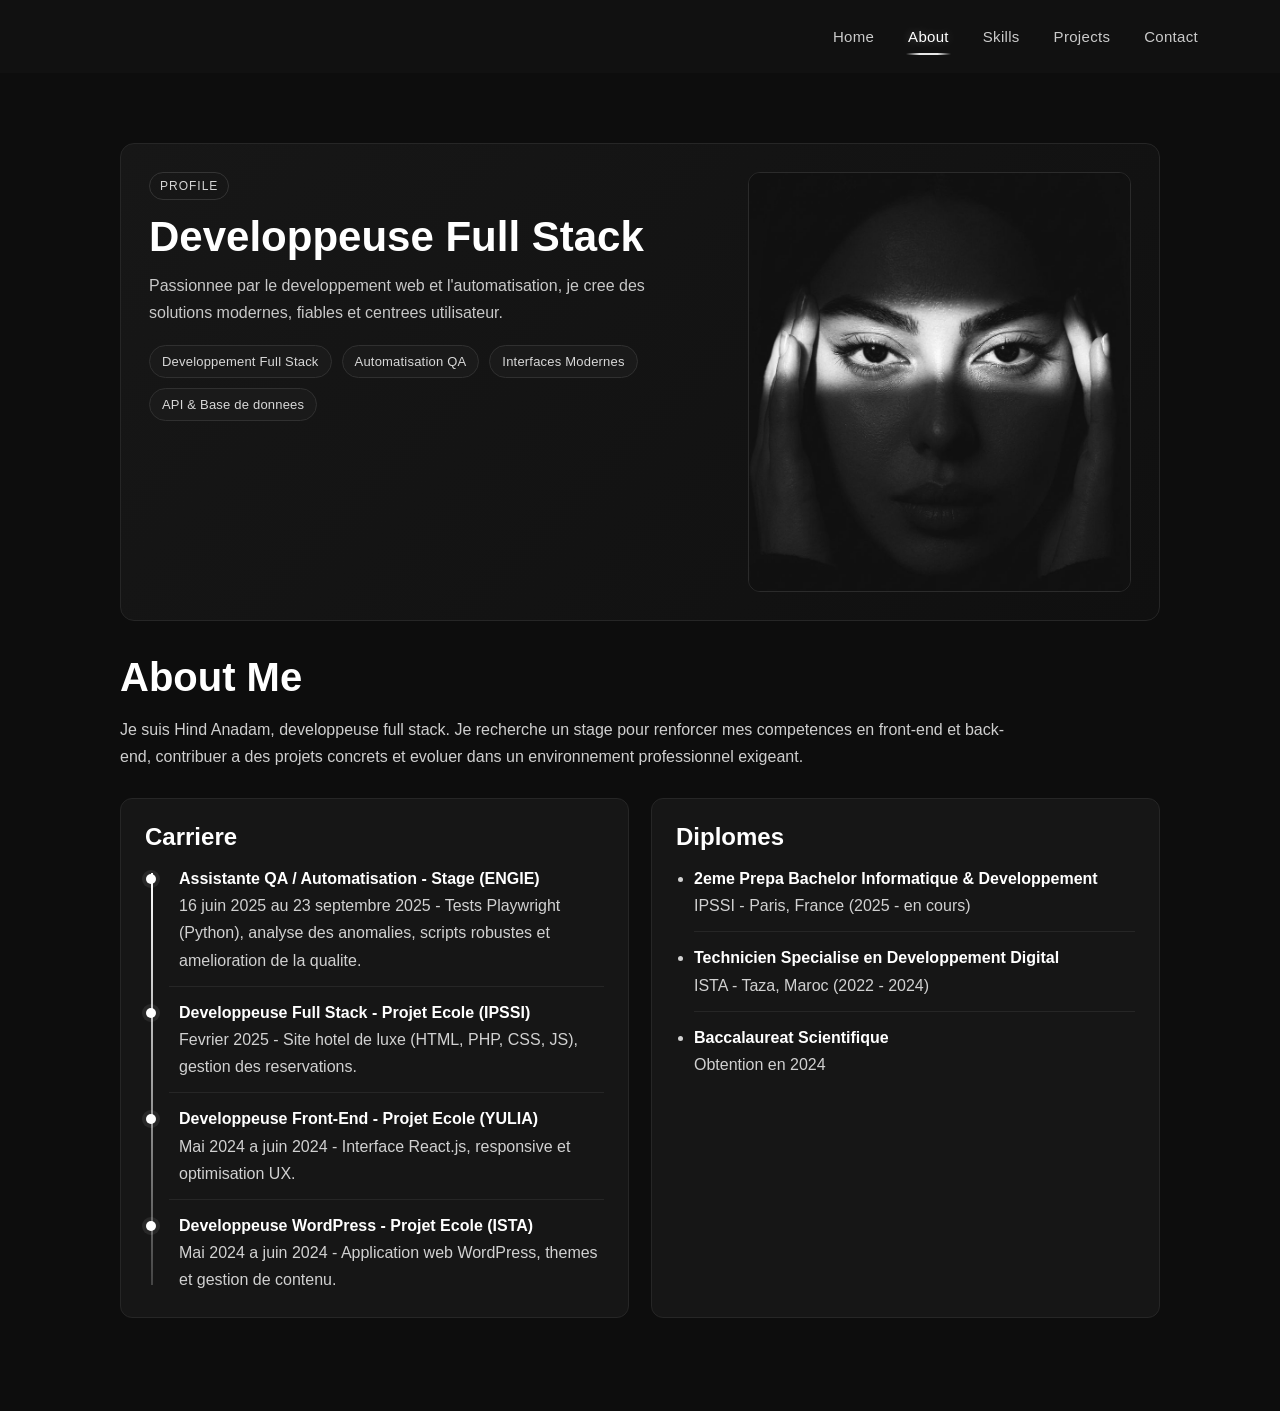
==== apropos.html @ 95b2e00c "update portfolio" ====
<!DOCTYPE html>
<html lang="fr">

<head>

<meta charset="UTF-8">
<meta name="viewport" content="width=device-width, initial-scale=1.0">
<title>About Me</title>

<link rel="stylesheet" href="style.css">

</head>

<body>

<header>

<button class="nav-toggle" type="button" aria-label="Ouvrir le menu" aria-expanded="false" aria-controls="site-nav">
<span></span>
<span></span>
<span></span>
</button>

<nav id="site-nav" class="site-nav">

<a href="index.html">Home</a>
<a class="active" href="apropos.html">About</a>
<a href="competences.html">Skills</a>
<a href="projets.html">Projects</a>
<a href="contact.html">Contact</a>

</nav>

</header>


<section class="about">
<div class="about-hero-card">
<div class="about-hero-text">
<span class="about-badge">Profile</span>
<h1>Developpeuse Full Stack</h1>
<p>
Passionnee par le developpement web et l'automatisation, je cree des solutions
modernes, fiables et centrees utilisateur.
</p>
<div class="about-tags">
<span>Developpement Full Stack</span>
<span>Automatisation QA</span>
<span>Interfaces Modernes</span>
<span>API & Base de donnees</span>
</div>
</div>
<div class="about-hero-image">
<img src="images/moi portfolio.jpeg" alt="Hind Anadam">
</div>
</div>

<h2>About Me</h2>
<p class="about-lead">
Je suis Hind Anadam, developpeuse full stack. Je recherche un stage pour
renforcer mes competences en front-end et back-end, contribuer a des projets
concrets et evoluer dans un environnement professionnel exigeant.
</p>

<div class="about-layout">
<article class="about-panel">
<h3>Carriere</h3>
<ul class="about-list about-career">
<li>
<strong>Assistante QA / Automatisation - Stage (ENGIE)</strong><br>
16 juin 2025 au 23 septembre 2025 - Tests Playwright (Python), analyse des anomalies,
scripts robustes et amelioration de la qualite.
</li>
<li>
<strong>Developpeuse Full Stack - Projet Ecole (IPSSI)</strong><br>
Fevrier 2025 - Site hotel de luxe (HTML, PHP, CSS, JS), gestion des reservations.
</li>
<li>
<strong>Developpeuse Front-End - Projet Ecole (YULIA)</strong><br>
Mai 2024 a juin 2024 - Interface React.js, responsive et optimisation UX.
</li>
<li>
<strong>Developpeuse WordPress - Projet Ecole (ISTA)</strong><br>
Mai 2024 a juin 2024 - Application web WordPress, themes et gestion de contenu.
</li>
</ul>
</article>

<article class="about-panel">
<h3>Diplomes</h3>
<ul class="about-list about-diplomas">
<li>
<strong>2eme Prepa Bachelor Informatique & Developpement</strong><br>
IPSSI - Paris, France (2025 - en cours)
</li>
<li>
<strong>Technicien Specialise en Developpement Digital</strong><br>
ISTA - Taza, Maroc (2022 - 2024)
</li>
<li>
<strong>Baccalaureat Scientifique</strong><br>
Obtention en 2024
</li>
</ul>
</article>
</div>

</section>

<script src="script.js"></script>

</body>
</html>
---- style.css ----
*{
margin:0;
padding:0;
box-sizing:border-box;
font-family:'Segoe UI',sans-serif;
}

body{
background:#0d0d0d;
color:white;
}


/* NAVBAR */

header{
display:flex;
justify-content:flex-end;
align-items:center;
padding:20px 80px;
background:#111;
position:relative;
z-index:20;
}

.logo{
font-size:20px;
font-weight:bold;
}

nav{
display:flex;
align-items:center;
gap:30px;
}

nav a{
margin-left:30px;
text-decoration:none;
color:rgba(255,255,255,0.78);
font-size:15px;
transition:color 0.3s ease, text-shadow 0.3s ease, transform 0.3s ease;
position:relative;
display:inline-block;
padding:8px 2px;
letter-spacing:0.3px;
}

nav a{
margin-left:0;
}

.nav-toggle{
display:none;
width:44px;
height:44px;
border:1px solid #2a2a2a;
border-radius:8px;
background:#121212;
align-items:center;
justify-content:center;
flex-direction:column;
gap:5px;
cursor:pointer;
}

.nav-toggle span{
display:block;
width:18px;
height:2px;
background:#f2f2f2;
transition:transform 0.2s ease, opacity 0.2s ease;
}

.nav-toggle.is-open span:nth-child(1){
transform:translateY(7px) rotate(45deg);
}

.nav-toggle.is-open span:nth-child(2){
opacity:0;
}

.nav-toggle.is-open span:nth-child(3){
transform:translateY(-7px) rotate(-45deg);
}

nav a:hover{
color:#ffffff;
text-shadow:0 0 10px rgba(255,255,255,0.35);
transform:translateY(-2px);
}

nav a::after{
content:"";
position:absolute;
left:0;
bottom:-2px;
width:100%;
height:2px;
background:linear-gradient(90deg, transparent 0%, #ffffff 30%, #ffffff 70%, transparent 100%);
transform:scaleX(0);
transform-origin:center;
transition:transform 0.35s ease;
opacity:0.9;
}

nav a:hover::after{
transform:scaleX(1);
}

nav a.active{
color:#ffffff;
text-shadow:0 0 10px rgba(255,255,255,0.28);
}

nav a.active::after{
transform:scaleX(1);
}


/* HERO SECTION */

.hero{
display:flex;
min-height:72vh;
max-width:1280px;
width:94vw;
margin:24px auto 0;
border:none;
background:transparent;
align-items:center;
justify-content:flex-start;
gap:56px;
padding:0 20px;
}

.left{
flex:0 0 340px;
height:430px;
}

.left img{
width:100%;
height:100%;
object-fit:cover;
object-position:center top;
display:block;
margin:0 auto;
}

.right{
flex:1;
max-width:700px;
display:flex;
flex-direction:column;
justify-content:center;
padding:0;
background:transparent;
}


/* TITLE */

.right h1{
font-size:90px;
font-weight:800;
line-height:90px;
margin-bottom:20px;
}


/* LINE */

.line{
width:200px;
height:3px;
background:white;
margin:25px 0;
}


/* DESCRIPTION */

.typing{
font-size:18px;
color:#cfcfcf;
margin-bottom:18px;
}

.hero-social{
display:flex;
align-items:center;
gap:14px;
margin-bottom:34px;
}

.hero-social a{
width:42px;
height:42px;
display:flex;
align-items:center;
justify-content:center;
text-decoration:none;
color:#fff;
border:1px solid #2a2a2a;
border-radius:50%;
background:#161616;
transition:transform 0.25s ease, border-color 0.25s ease, box-shadow 0.25s ease;
}

.hero-social a:hover{
transform:translateY(-3px);
border-color:#fff;
box-shadow:0 8px 18px rgba(255,255,255,0.15);
}

.hero-social i{
font-size:18px;
}


/* BUTTONS */

.buttons{
display:flex;
gap:30px;
}

.explore,
.etude-cas-btn{
padding:15px 35px;
border:1px solid #3a3a3a;
background:transparent;
display:inline-block;
text-decoration:none;
color:#fff;
font-weight:bold;
cursor:pointer;
transition:transform 0.25s ease, box-shadow 0.25s ease, border-color 0.25s ease, color 0.25s ease;
border-radius:6px;
}

.explore:hover,
.etude-cas-btn:hover{
transform:translateY(-2px);
border-color:#fff;
box-shadow:0 8px 18px rgba(255,255,255,0.12);
}

.video{
background:none;
border:none;
color:white;
font-size:16px;
cursor:pointer;
}


/* GENERIC PAGE STYLE */

.page{
padding:120px;
max-width:1100px;
margin:auto;
}

h2{
font-size:40px;
margin-bottom:40px;
}


/* ABOUT */

.about{
padding:70px 80px;
max-width:1200px;
margin:0 auto;
}

.about-hero-card{
display:grid;
grid-template-columns:1.2fr 0.8fr;
gap:24px;
background:linear-gradient(135deg, #171717 0%, #101010 100%);
border:1px solid #262626;
border-radius:14px;
padding:28px;
margin-bottom:34px;
}

.about-badge{
display:inline-block;
font-size:12px;
letter-spacing:1px;
text-transform:uppercase;
padding:6px 10px;
border-radius:999px;
border:1px solid #343434;
color:#d6d6d6;
margin-bottom:14px;
}

.about-hero-text h1{
font-size:42px;
line-height:1.1;
margin-bottom:12px;
}

.about-hero-text p{
color:#c8c8c8;
line-height:1.7;
max-width:560px;
}

.about-tags{
display:flex;
gap:10px;
flex-wrap:wrap;
margin-top:18px;
}

.about-tags span{
display:inline-block;
padding:8px 12px;
border-radius:999px;
border:1px solid #303030;
background:#1a1a1a;
font-size:13px;
color:#d8d8d8;
letter-spacing:0.2px;
}

.about-hero-image{
border-radius:12px;
overflow:hidden;
border:1px solid #2b2b2b;
height:420px;
}

.about-hero-image img{
width:100%;
height:100%;
object-fit:cover;
object-position:center 30%;
}

.about h2{
margin-bottom:16px;
}

.about-lead{
max-width:900px;
color:#cfcfcf;
line-height:1.7;
margin-bottom:28px;
}

.about-layout{
display:grid;
grid-template-columns:1fr 1fr;
gap:22px;
margin-bottom:22px;
}

.about-panel{
background:#161616;
border:1px solid #262626;
border-radius:12px;
padding:24px;
transition:transform 0.2s ease, border-color 0.2s ease, box-shadow 0.2s ease;
}

.about-panel:hover{
transform:translateY(-3px);
border-color:#3a3a3a;
box-shadow:0 10px 20px rgba(0,0,0,0.25);
}

.about-panel h3{
font-size:24px;
margin-bottom:14px;
}

.about-panel p{
color:#c9c9c9;
line-height:1.7;
}

.about-list{
list-style:disc;
padding-left:18px;
}

.about-list li{
color:#d1d1d1;
line-height:1.7;
margin-bottom:12px;
padding-bottom:12px;
border-bottom:1px solid #262626;
}

.about-list li:last-child{
margin-bottom:0;
padding-bottom:0;
border-bottom:none;
}

.about-career strong,
.about-diplomas strong{
color:#ffffff;
}

.about-career{
list-style:none;
padding-left:24px;
position:relative;
}

.about-career::before{
content:"";
position:absolute;
left:6px;
top:8px;
bottom:8px;
width:2px;
background:linear-gradient(180deg, #ffffff 0%, rgba(255,255,255,0.2) 100%);
}

.about-career li{
position:relative;
padding-left:10px;
}

.about-career li::before{
content:"";
position:absolute;
left:-23px;
top:9px;
width:10px;
height:10px;
border-radius:50%;
background:#ffffff;
box-shadow:0 0 0 4px rgba(255,255,255,0.08);
}


/* SKILLS */

.skills{
padding:70px 80px;
max-width:1200px;
margin:0 auto;
}

.skills-intro{
color:#c8c8c8;
max-width:760px;
line-height:1.7;
margin-top:-14px;
margin-bottom:22px;
}

.skills-group{
margin-bottom:30px;
padding:22px;
background:#121212;
border:1px solid #242424;
border-radius:12px;
}

.skills-group h3{
font-size:22px;
margin-bottom:16px;
}

.skills-container{
display:grid;
grid-template-columns:repeat(auto-fit,minmax(170px,1fr));
gap:16px;
margin-top:0;
}

.skill{
background:#161616;
padding:20px 14px;
border-radius:10px;
text-align:center;
transition:0.25s ease;
border:1px solid #272727;
min-height:138px;
display:flex;
flex-direction:column;
justify-content:center;
align-items:center;
}

.skill img{
width:46px;
height:46px;
object-fit:contain;
margin-bottom:12px;
filter:drop-shadow(0 4px 8px rgba(0,0,0,0.25));
}

.skill:hover{
transform:translateY(-5px);
background:#1b1b1b;
border-color:#3a3a3a;
box-shadow:0 10px 22px rgba(0,0,0,0.35);
}

.skill p{
font-size:14px;
line-height:1.45;
color:#efefef;
}


/* PROJECTS */

.projects{
display:grid;
grid-template-columns:repeat(3, minmax(0, 1fr));
gap:30px;
}

.project{
background:#161616;
padding:25px;
border-radius:10px;
transition:0.3s;
border:1px solid #222;
}

.project:hover{
transform:translateY(-8px);
box-shadow:0 10px 30px rgba(0,0,0,0.6);
}

.project h3{
margin-bottom:10px;
}


/* CONTACT FORM */

form{
max-width:500px;
}

input,textarea{
width:100%;
padding:12px;
margin-bottom:15px;
border-radius:6px;
border:1px solid #333;
background:#1a1a1a;
color:white;
}

textarea{
height:120px;
}

button{
padding:12px 25px;
border:none;
background:white;
cursor:pointer;
font-weight:bold;
}


/* FOOTER */

footer{
background:#111;
color:white;
text-align:center;
padding:20px;
margin-top:50px;
}
/* CONTACT PAGE */

.contact-page{

padding:120px;
max-width:900px;
margin:auto;

}

.contact-text{

color:#aaa;
margin-bottom:40px;

}

.social-links{

display:flex;
flex-direction:column;
gap:20px;

}

.social-links a{

display:flex;
align-items:center;
gap:15px;

background:#161616;
padding:18px 25px;

border-radius:8px;

text-decoration:none;
color:white;

transition:0.3s;

font-size:18px;

}

.social-links i{

font-size:24px;

}

.social-links a:hover{

background:#1f1f1f;
transform:translateX(5px);

}

.reveal-on-scroll{
opacity:0;
transform:translateY(26px);
transition:opacity 0.65s ease, transform 0.65s ease;
transition-delay:var(--reveal-delay, 0ms);
will-change:opacity, transform;
}

.reveal-on-scroll.is-visible{
opacity:1;
transform:translateY(0);
}

@media (max-width: 1200px){
.hero{
max-width:1100px;
gap:42px;
}

.right h1{
font-size:78px;
line-height:1;
}

.page{
padding:88px 40px;
}

.contact-page{
padding:88px 40px;
}
}

@media (max-width: 980px){
header{
padding:16px 22px;
}

.hero{
flex-direction:column;
min-height:auto;
margin:14px auto 0;
border:none;
gap:24px;
padding:0 16px;
}

.left,
.right{
width:100%;
max-width:100%;
}

.left{
height:360px;
flex:none;
}

.right{
padding:8px 6px 22px;
}

.right h1{
font-size:58px;
line-height:1.03;
margin-bottom:14px;
}

.line{
width:160px;
margin:18px 0;
}

.buttons{
gap:14px;
}

.etude-cas-btn{
padding:13px 26px;
}

.about{
padding:16px;
}

.about-hero-card{
grid-template-columns:1fr;
padding:20px;
}

.about-hero-text h1{
font-size:32px;
}

.about-hero-image{
height:320px;
}

.about-layout{
grid-template-columns:1fr;
}

.skills{
padding:24px 16px 40px;
}

.skills-group{
padding:16px;
}

.skills-group h3{
font-size:18px;
}

.projects{
grid-template-columns:1fr;
}

.page{
padding:36px 16px 44px;
}

h2{
font-size:34px;
margin-bottom:24px;
}

.contact-page{
padding:36px 16px 44px;
}
}

@media (max-width: 768px){
header{
justify-content:flex-end;
padding:14px 16px;
}

.nav-toggle{
display:flex;
}

.site-nav{
position:absolute;
top:calc(100% + 8px);
left:16px;
right:16px;
display:none;
flex-direction:column;
align-items:flex-start;
gap:2px;
padding:10px;
background:#111;
border:1px solid #272727;
border-radius:10px;
}

.site-nav.is-open{
display:flex;
}

nav a{
width:100%;
padding:11px 10px;
border-radius:8px;
font-size:16px;
}

nav a:hover{
transform:none;
background:#1a1a1a;
text-shadow:none;
}

nav a::after{
display:none;
}

.hero{
width:100%;
margin:10px auto 0;
padding:0 12px;
}

.left{
height:340px;
}

.left img{
object-position:center 22%;
}

.right h1{
font-size:50px;
}

.typing{
font-size:17px;
}

.hero-social{
margin-bottom:24px;
}

.about-hero-image{
height:280px;
}

.skills-container{
grid-template-columns:repeat(2,minmax(0,1fr));
}
}

@media (max-width: 480px){
.left{
height:320px;
}

.left img{
object-position:center 24%;
}

.right h1{
font-size:42px;
line-height:1.05;
}

.line{
width:130px;
}

.typing{
font-size:16px;
margin-bottom:14px;
}

.hero-social a{
width:40px;
height:40px;
}

.etude-cas-btn{
padding:12px 22px;
font-size:15px;
}

h2{
font-size:30px;
}

.skills-container{
grid-template-columns:1fr;
}
}

@media (prefers-reduced-motion: reduce){
.reveal-on-scroll{
opacity:1;
transform:none;
transition:none;
}
}
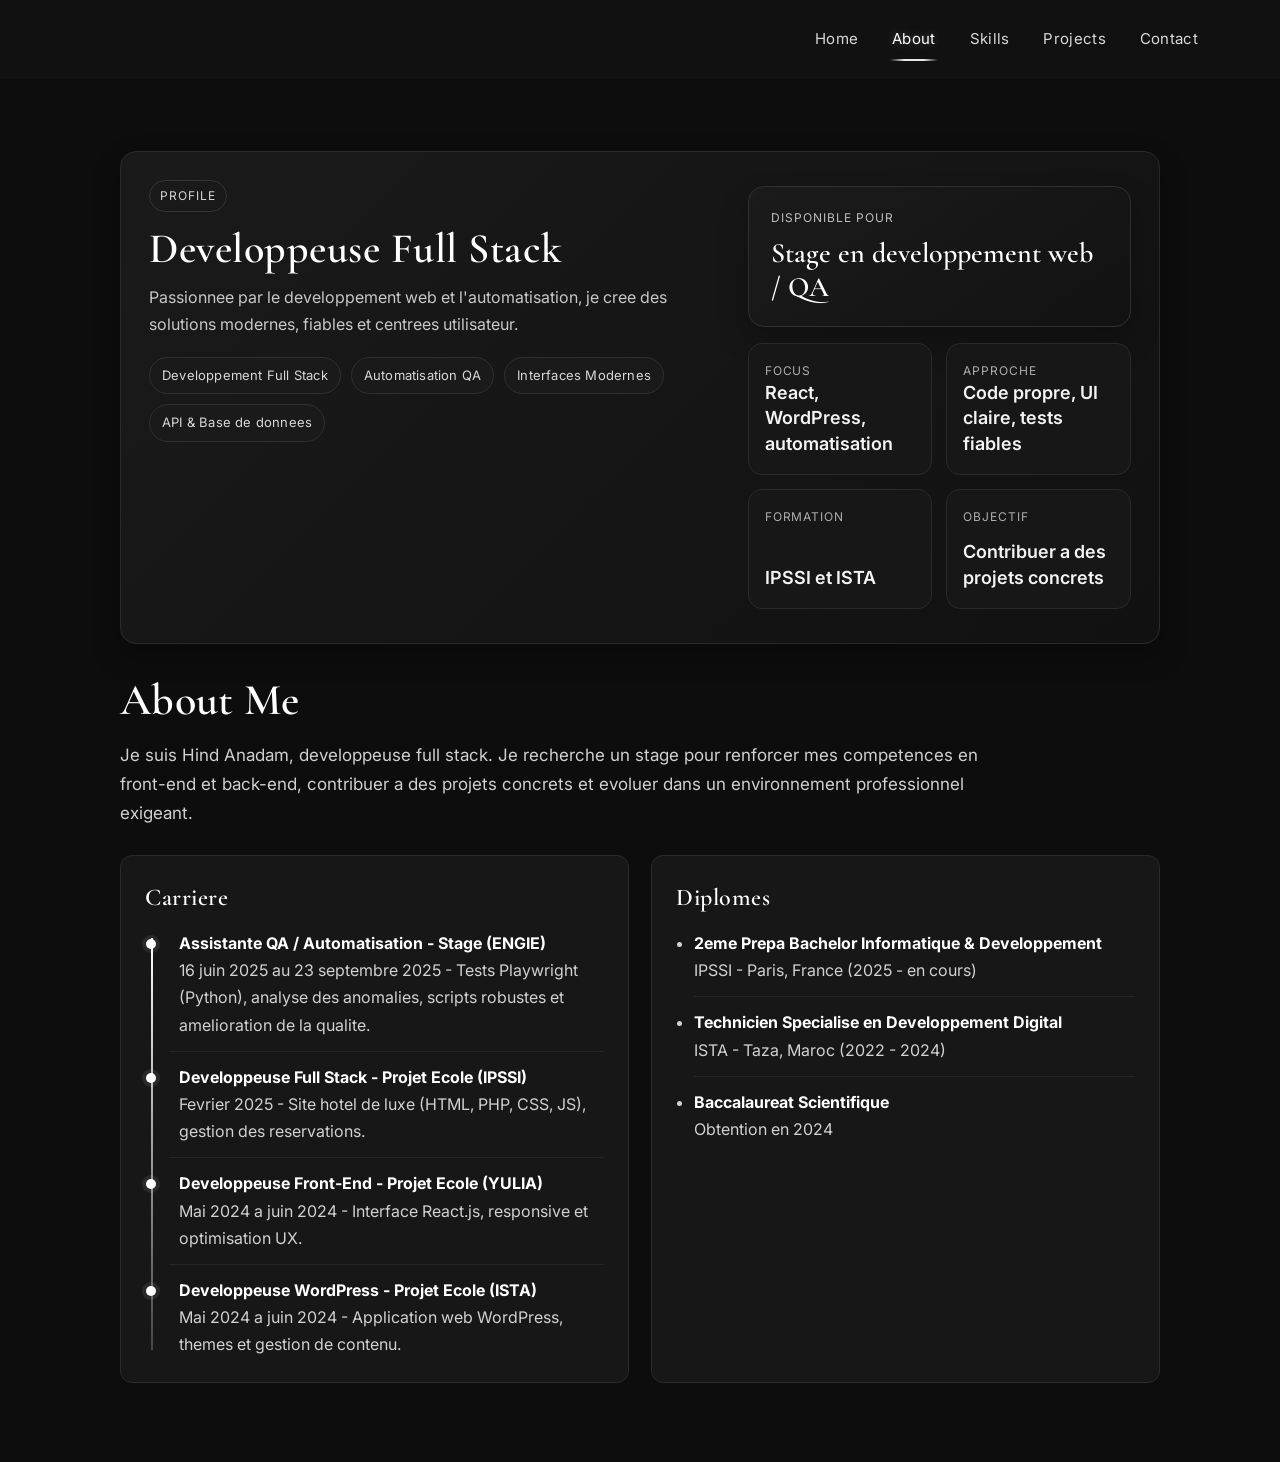
==== commit e2d90b31: "Mise a jour de la page projets" ====
--- a/apropos.html
+++ b/apropos.html
@@ -50,8 +50,29 @@
 <span>API & Base de donnees</span>
 </div>
 </div>
-<div class="about-hero-image">
-<img src="images/moi portfolio.jpeg" alt="Hind Anadam">
+<div class="about-hero-summary">
+<div class="about-summary-card">
+<span class="about-summary-label">Disponible pour</span>
+<strong>Stage en developpement web / QA</strong>
+</div>
+<div class="about-summary-grid">
+<div class="about-summary-item">
+<span>Focus</span>
+<strong>React, WordPress, automatisation</strong>
+</div>
+<div class="about-summary-item">
+<span>Approche</span>
+<strong>Code propre, UI claire, tests fiables</strong>
+</div>
+<div class="about-summary-item">
+<span>Formation</span>
+<strong>IPSSI et ISTA</strong>
+</div>
+<div class="about-summary-item">
+<span>Objectif</span>
+<strong>Contribuer a des projets concrets</strong>
+</div>
+</div>
 </div>
 </div>
 
--- a/style.css
+++ b/style.css
@@ -1,13 +1,38 @@
+@import url('https://fonts.googleapis.com/css2?family=Cormorant+Garamond:wght@500;600;700&family=Great+Vibes&family=Inter:wght@400;500;600;700&display=swap');
+
 *{
 margin:0;
 padding:0;
 box-sizing:border-box;
-font-family:'Segoe UI',sans-serif;
+font-family:'Inter','Segoe UI',sans-serif;
+}
+
+:root{
+--bg:#0d0d0d;
+--surface-1:#121212;
+--surface-2:#171717;
+--border:#2a2a2a;
+--border-strong:#3a3a3a;
+--text:#ffffff;
+--text-soft:#d0d0d0;
+--radius-md:12px;
+--radius-lg:16px;
+--space-section:72px;
+--space-content:24px;
+--font-title:'Cormorant Garamond', Georgia, serif;
+--font-signature:'Great Vibes', 'Brush Script MT', cursive;
 }
 
 body{
-background:#0d0d0d;
-color:white;
+background:var(--bg);
+color:var(--text);
+line-height:1.5;
+}
+
+h1,h2,h3{
+font-family:var(--font-title);
+font-weight:600;
+letter-spacing:0.5px;
 }
 
 
@@ -37,7 +62,7 @@
 nav a{
 margin-left:30px;
 text-decoration:none;
-color:rgba(255,255,255,0.78);
+color:rgba(255,255,255,0.84);
 font-size:15px;
 transition:color 0.3s ease, text-shadow 0.3s ease, transform 0.3s ease;
 position:relative;
@@ -131,7 +156,7 @@
 align-items:center;
 justify-content:flex-start;
 gap:56px;
-padding:0 20px;
+padding:8px 20px 0;
 }
 
 .left{
@@ -162,10 +187,12 @@
 /* TITLE */
 
 .right h1{
-font-size:90px;
-font-weight:800;
-line-height:90px;
-margin-bottom:20px;
+font-size:clamp(48px, 9vw, 92px);
+font-family:var(--font-signature);
+font-weight:400;
+line-height:1;
+margin-bottom:18px;
+letter-spacing:1px;
 }
 
 
@@ -174,17 +201,18 @@
 .line{
 width:200px;
 height:3px;
-background:white;
-margin:25px 0;
+background:linear-gradient(90deg, #ffffff 0%, rgba(255,255,255,0.35) 100%);
+margin:22px 0;
 }
 
 
 /* DESCRIPTION */
 
 .typing{
-font-size:18px;
-color:#cfcfcf;
-margin-bottom:18px;
+font-size:19px;
+color:#e0e0e0;
+margin-bottom:20px;
+max-width:54ch;
 }
 
 .hero-social{
@@ -228,23 +256,24 @@
 
 .explore,
 .etude-cas-btn{
-padding:15px 35px;
-border:1px solid #3a3a3a;
-background:transparent;
+padding:14px 30px;
+border:1px solid var(--border-strong);
+background:linear-gradient(180deg, #181818 0%, #131313 100%);
 display:inline-block;
 text-decoration:none;
-color:#fff;
-font-weight:bold;
+color:var(--text);
+font-weight:700;
 cursor:pointer;
 transition:transform 0.25s ease, box-shadow 0.25s ease, border-color 0.25s ease, color 0.25s ease;
-border-radius:6px;
+border-radius:10px;
+letter-spacing:0.2px;
 }
 
 .explore:hover,
 .etude-cas-btn:hover{
-transform:translateY(-2px);
-border-color:#fff;
-box-shadow:0 8px 18px rgba(255,255,255,0.12);
+transform:translateY(-3px);
+border-color:#f2f2f2;
+box-shadow:0 12px 24px rgba(0,0,0,0.35);
 }
 
 .video{
@@ -259,21 +288,23 @@
 /* GENERIC PAGE STYLE */
 
 .page{
-padding:120px;
-max-width:1100px;
+padding:var(--space-section) 80px 56px;
+max-width:1200px;
 margin:auto;
 }
 
 h2{
-font-size:40px;
-margin-bottom:40px;
+font-size:clamp(30px, 4.2vw, 44px);
+line-height:1.08;
+margin-bottom:28px;
+letter-spacing:0.3px;
 }
 
 
 /* ABOUT */
 
 .about{
-padding:70px 80px;
+padding:var(--space-section) 80px 56px;
 max-width:1200px;
 margin:0 auto;
 }
@@ -282,11 +313,12 @@
 display:grid;
 grid-template-columns:1.2fr 0.8fr;
 gap:24px;
-background:linear-gradient(135deg, #171717 0%, #101010 100%);
-border:1px solid #262626;
-border-radius:14px;
+background:linear-gradient(135deg, #1a1a1a 0%, #111111 100%);
+border:1px solid var(--border);
+border-radius:var(--radius-lg);
 padding:28px;
 margin-bottom:34px;
+box-shadow:0 12px 28px rgba(0,0,0,0.28);
 }
 
 .about-badge{
@@ -331,18 +363,68 @@
 letter-spacing:0.2px;
 }
 
-.about-hero-image{
-border-radius:12px;
-overflow:hidden;
-border:1px solid #2b2b2b;
-height:420px;
-}
-
-.about-hero-image img{
-width:100%;
-height:100%;
-object-fit:cover;
-object-position:center 30%;
+.about-hero-summary{
+display:flex;
+flex-direction:column;
+justify-content:center;
+gap:16px;
+padding:6px 0;
+}
+
+.about-summary-card{
+background:linear-gradient(145deg, #1b1b1b 0%, #121212 100%);
+border:1px solid #303030;
+border-radius:16px;
+padding:22px;
+box-shadow:0 14px 30px rgba(0,0,0,0.24);
+}
+
+.about-summary-label{
+display:block;
+font-size:12px;
+letter-spacing:1px;
+text-transform:uppercase;
+color:#bdbdbd;
+margin-bottom:10px;
+}
+
+.about-summary-card strong{
+font-size:28px;
+line-height:1.2;
+font-family:var(--font-title);
+font-weight:600;
+color:#ffffff;
+}
+
+.about-summary-grid{
+display:grid;
+grid-template-columns:repeat(2, minmax(0, 1fr));
+gap:14px;
+}
+
+.about-summary-item{
+background:#171717;
+border:1px solid #2a2a2a;
+border-radius:14px;
+padding:18px 16px;
+min-height:120px;
+display:flex;
+flex-direction:column;
+justify-content:space-between;
+}
+
+.about-summary-item span{
+font-size:12px;
+text-transform:uppercase;
+letter-spacing:0.9px;
+color:#adadad;
+}
+
+.about-summary-item strong{
+font-size:18px;
+line-height:1.4;
+font-weight:600;
+color:#f3f3f3;
 }
 
 .about h2{
@@ -351,9 +433,10 @@
 
 .about-lead{
 max-width:900px;
-color:#cfcfcf;
+color:var(--text-soft);
 line-height:1.7;
 margin-bottom:28px;
+font-size:17px;
 }
 
 .about-layout{
@@ -364,17 +447,17 @@
 }
 
 .about-panel{
-background:#161616;
-border:1px solid #262626;
-border-radius:12px;
+background:var(--surface-2);
+border:1px solid var(--border);
+border-radius:var(--radius-md);
 padding:24px;
 transition:transform 0.2s ease, border-color 0.2s ease, box-shadow 0.2s ease;
 }
 
 .about-panel:hover{
 transform:translateY(-3px);
-border-color:#3a3a3a;
-box-shadow:0 10px 20px rgba(0,0,0,0.25);
+border-color:var(--border-strong);
+box-shadow:0 12px 24px rgba(0,0,0,0.3);
 }
 
 .about-panel h3{
@@ -448,7 +531,7 @@
 /* SKILLS */
 
 .skills{
-padding:70px 80px;
+padding:var(--space-section) 80px 56px;
 max-width:1200px;
 margin:0 auto;
 }
@@ -464,9 +547,10 @@
 .skills-group{
 margin-bottom:30px;
 padding:22px;
-background:#121212;
-border:1px solid #242424;
-border-radius:12px;
+background:var(--surface-1);
+border:1px solid var(--border);
+border-radius:var(--radius-md);
+box-shadow:0 8px 18px rgba(0,0,0,0.2);
 }
 
 .skills-group h3{
@@ -482,12 +566,12 @@
 }
 
 .skill{
-background:#161616;
+background:var(--surface-2);
 padding:20px 14px;
-border-radius:10px;
+border-radius:var(--radius-md);
 text-align:center;
 transition:0.25s ease;
-border:1px solid #272727;
+border:1px solid var(--border);
 min-height:138px;
 display:flex;
 flex-direction:column;
@@ -505,8 +589,8 @@
 
 .skill:hover{
 transform:translateY(-5px);
-background:#1b1b1b;
-border-color:#3a3a3a;
+background:#1c1c1c;
+border-color:var(--border-strong);
 box-shadow:0 10px 22px rgba(0,0,0,0.35);
 }
 
@@ -521,25 +605,64 @@
 
 .projects{
 display:grid;
-grid-template-columns:repeat(3, minmax(0, 1fr));
+grid-template-columns:repeat(auto-fit, minmax(260px, 1fr));
 gap:30px;
 }
 
+.projects-intro{
+color:var(--text-soft);
+max-width:760px;
+line-height:1.7;
+margin-top:-10px;
+margin-bottom:24px;
+font-size:17px;
+}
+
 .project{
-background:#161616;
+background:var(--surface-2);
 padding:25px;
-border-radius:10px;
+border-radius:var(--radius-md);
 transition:0.3s;
-border:1px solid #222;
+border:1px solid var(--border);
+box-shadow:0 10px 22px rgba(0,0,0,0.2);
+display:flex;
+flex-direction:column;
+gap:14px;
 }
 
 .project:hover{
 transform:translateY(-8px);
-box-shadow:0 10px 30px rgba(0,0,0,0.6);
+border-color:var(--border-strong);
+box-shadow:0 16px 32px rgba(0,0,0,0.45);
 }
 
 .project h3{
 margin-bottom:10px;
+}
+
+.project p{
+color:var(--text-soft);
+line-height:1.7;
+flex:1;
+}
+
+.project-link{
+display:inline-flex;
+align-self:flex-start;
+padding:10px 16px;
+border:1px solid var(--border-strong);
+border-radius:999px;
+text-decoration:none;
+color:var(--text);
+font-size:14px;
+font-weight:600;
+transition:transform 0.25s ease, border-color 0.25s ease, background 0.25s ease;
+}
+
+.project-link:hover{
+transform:translateY(-2px);
+border-color:#ffffff;
+background:#1c1c1c;
 }
 
 
@@ -565,8 +688,9 @@
 
 button{
 padding:12px 25px;
-border:none;
-background:white;
+border:1px solid var(--border-strong);
+border-radius:10px;
+background:linear-gradient(180deg, #f5f5f5 0%, #dcdcdc 100%);
 cursor:pointer;
 font-weight:bold;
 }
@@ -585,16 +709,18 @@
 
 .contact-page{
 
-padding:120px;
-max-width:900px;
+padding:var(--space-section) 80px 56px;
+max-width:1200px;
 margin:auto;
 
 }
 
 .contact-text{
 
-color:#aaa;
-margin-bottom:40px;
+color:var(--text-soft);
+margin-bottom:30px;
+max-width:70ch;
+font-size:17px;
 
 }
 
@@ -612,15 +738,17 @@
 align-items:center;
 gap:15px;
 
-background:#161616;
+background:var(--surface-2);
 padding:18px 25px;
 
-border-radius:8px;
+border-radius:var(--radius-md);
+border:1px solid var(--border);
+box-shadow:0 10px 22px rgba(0,0,0,0.2);
 
 text-decoration:none;
-color:white;
-
-transition:0.3s;
+color:var(--text);
+
+transition:transform 0.25s ease, border-color 0.25s ease, box-shadow 0.25s ease;
 
 font-size:18px;
 
@@ -634,8 +762,9 @@
 
 .social-links a:hover{
 
-background:#1f1f1f;
-transform:translateX(5px);
+transform:translateY(-4px);
+border-color:var(--border-strong);
+box-shadow:0 16px 30px rgba(0,0,0,0.38);
 
 }
 
@@ -733,8 +862,8 @@
 font-size:32px;
 }
 
-.about-hero-image{
-height:320px;
+.about-summary-grid{
+grid-template-columns:1fr;
 }
 
 .about-layout{
@@ -843,8 +972,8 @@
 margin-bottom:24px;
 }
 
-.about-hero-image{
-height:280px;
+.about-summary-card strong{
+font-size:24px;
 }
 
 .skills-container{
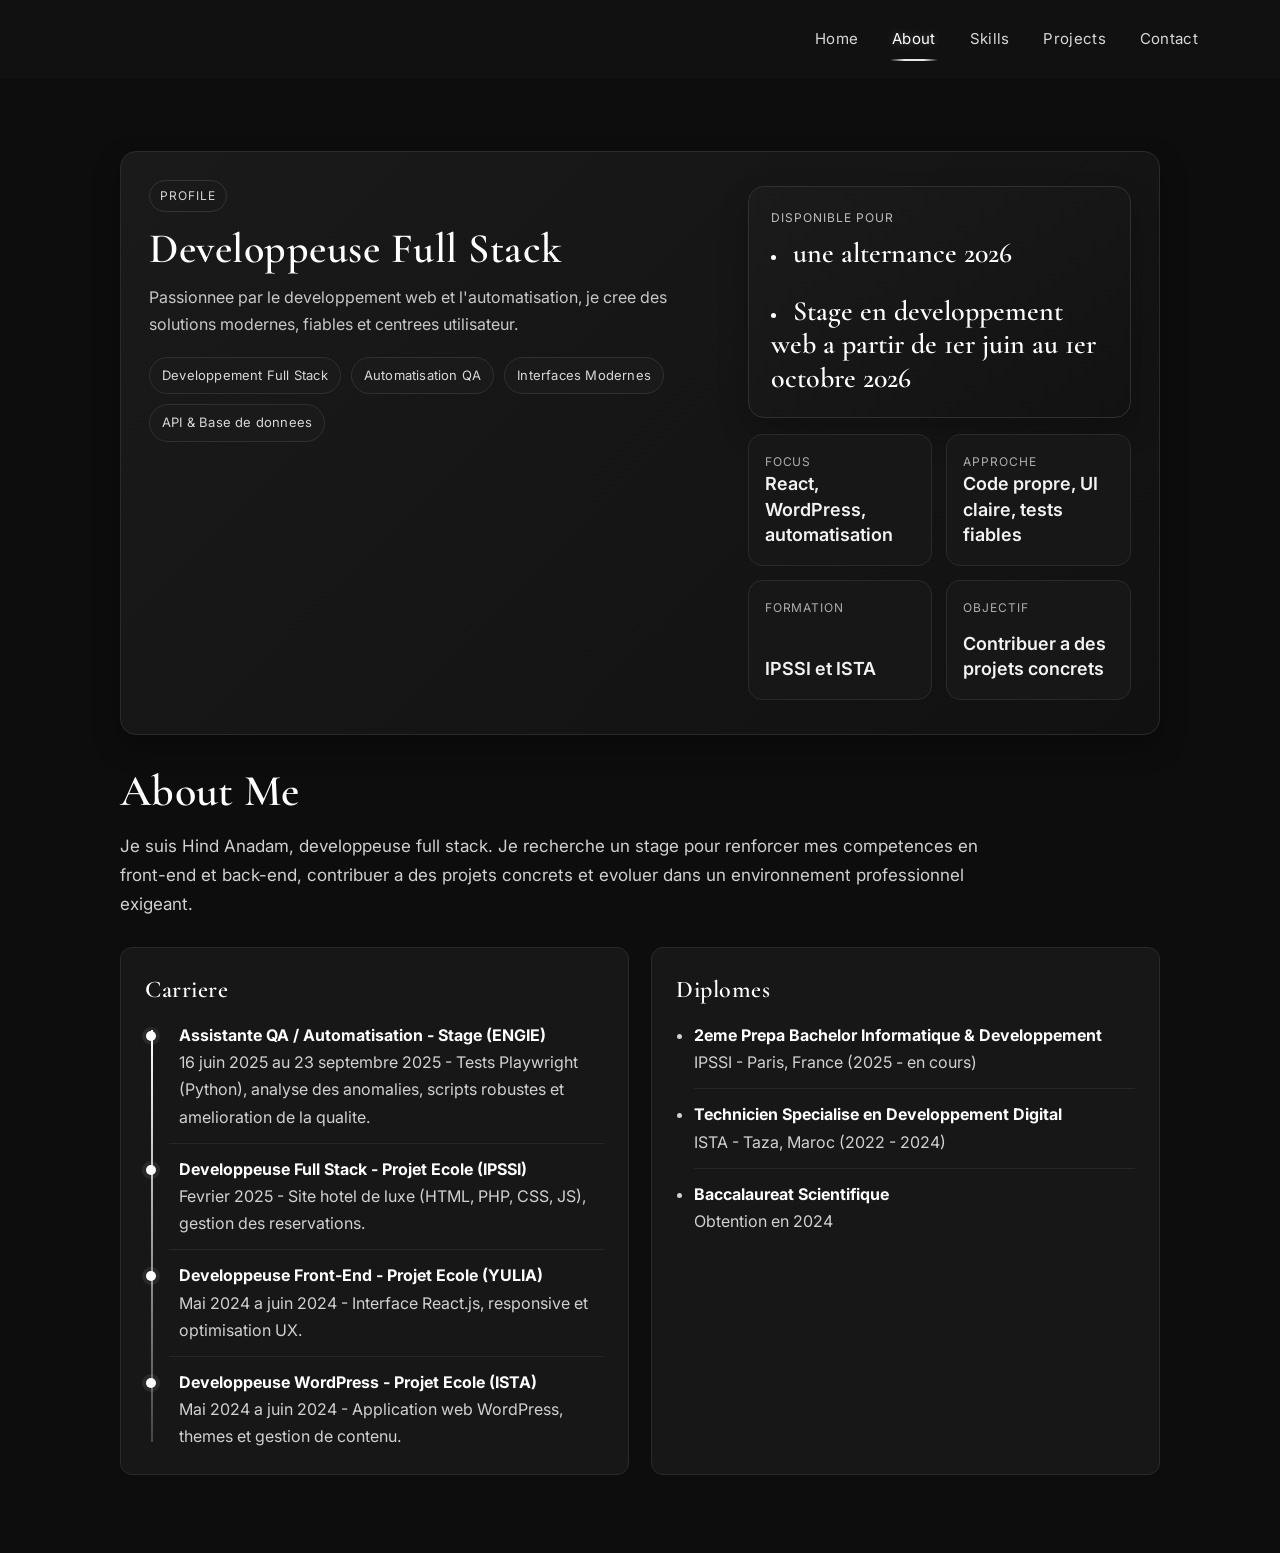
==== commit 14d8fc2f: "Mise a jour de la page" ====
--- a/apropos.html
+++ b/apropos.html
@@ -53,7 +53,8 @@
 <div class="about-hero-summary">
 <div class="about-summary-card">
 <span class="about-summary-label">Disponible pour</span>
-<strong>Stage en developpement web / QA</strong>
+<li><strong>une alternance 2026 </strong></li><br>
+<li><strong>Stage en developpement web a partir de 1er juin au 1er octobre 2026 </strong></li>
 </div>
 <div class="about-summary-grid">
 <div class="about-summary-item">
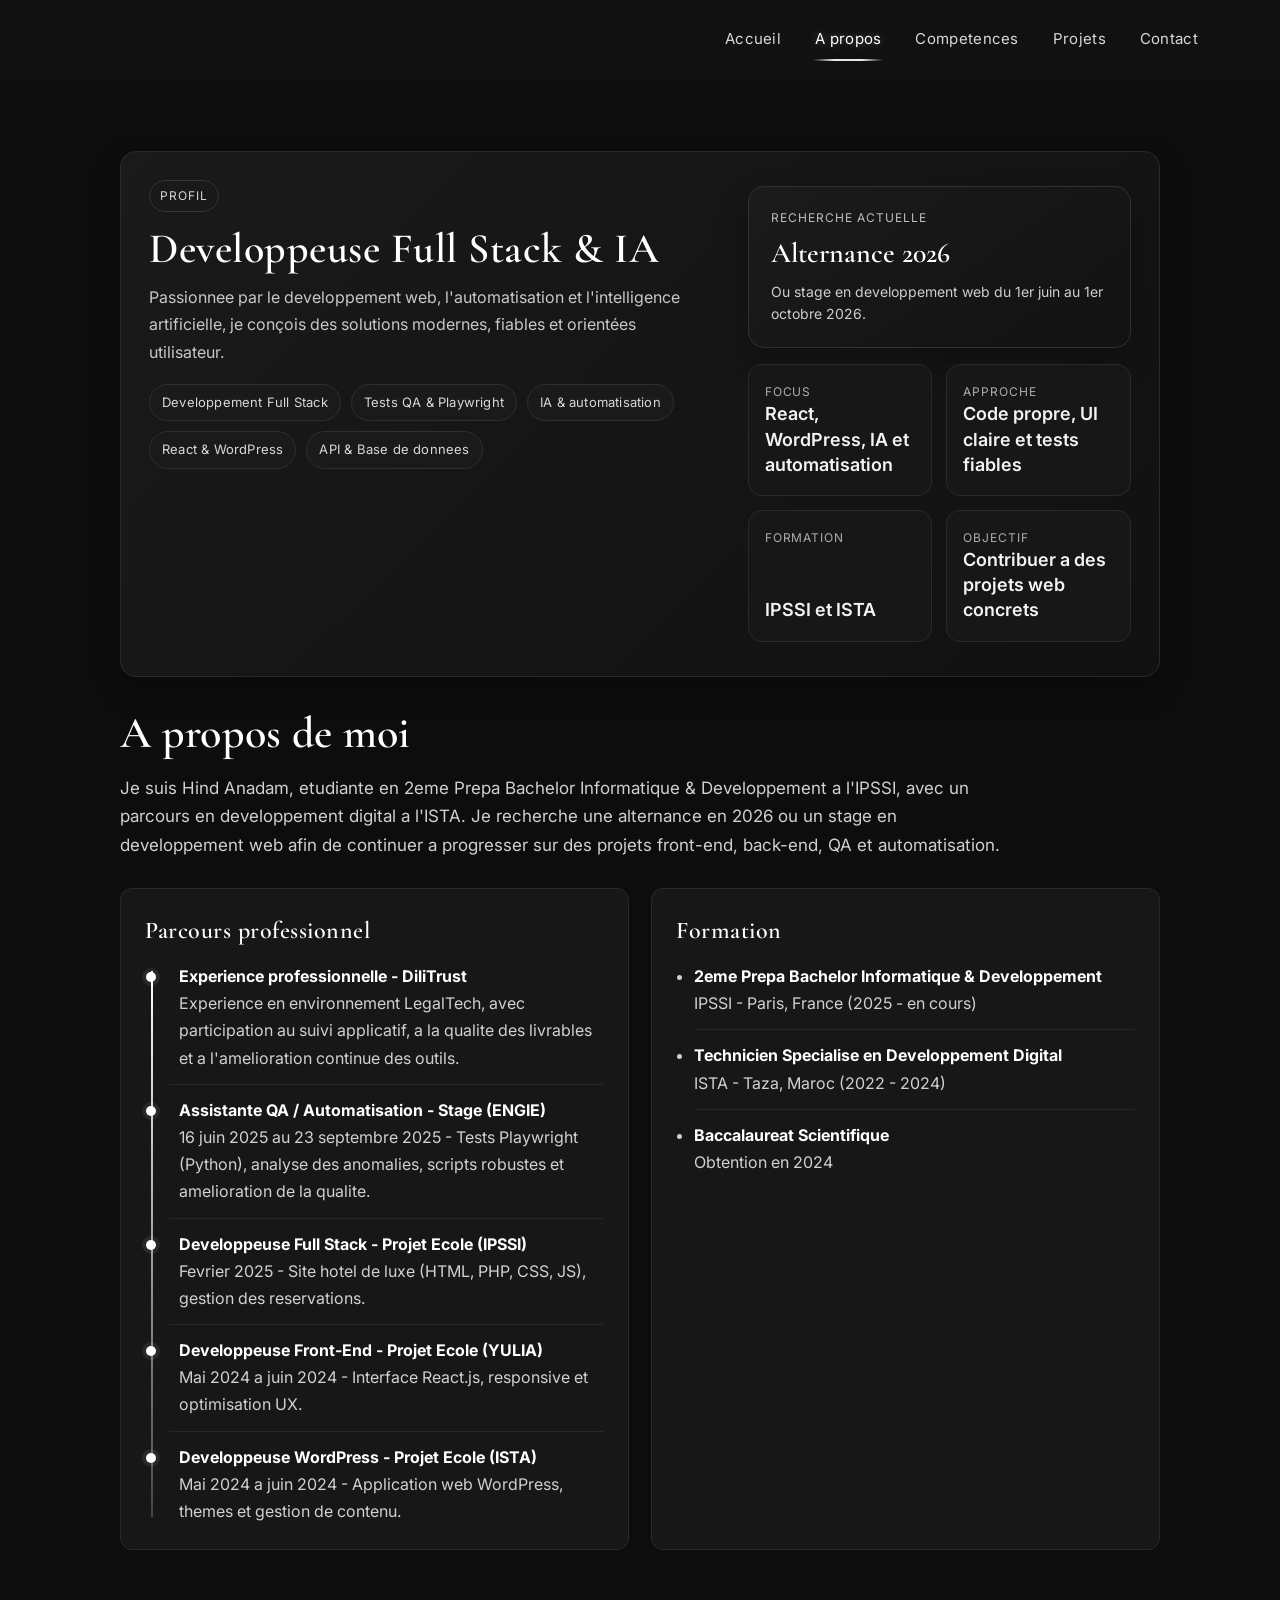
==== commit 77ff8e94: "Met a jour la page a propos" ====
--- a/apropos.html
+++ b/apropos.html
@@ -5,7 +5,7 @@
 
 <meta charset="UTF-8">
 <meta name="viewport" content="width=device-width, initial-scale=1.0">
-<title>About Me</title>
+<title>A propos - Hind Anadam</title>
 
 <link rel="stylesheet" href="style.css">
 
@@ -23,10 +23,10 @@
 
 <nav id="site-nav" class="site-nav">
 
-<a href="index.html">Home</a>
-<a class="active" href="apropos.html">About</a>
-<a href="competences.html">Skills</a>
-<a href="projets.html">Projects</a>
+<a href="index.html">Accueil</a>
+<a class="active" href="apropos.html">A propos</a>
+<a href="competences.html">Competences</a>
+<a href="projets.html">Projets</a>
 <a href="contact.html">Contact</a>
 
 </nav>
@@ -37,33 +37,34 @@
 <section class="about">
 <div class="about-hero-card">
 <div class="about-hero-text">
-<span class="about-badge">Profile</span>
-<h1>Developpeuse Full Stack</h1>
+<span class="about-badge">Profil</span>
+<h1>Developpeuse Full Stack & IA</h1>
 <p>
-Passionnee par le developpement web et l'automatisation, je cree des solutions
-modernes, fiables et centrees utilisateur.
+Passionnee par le developpement web, l'automatisation et l'intelligence artificielle,
+je conçois des solutions modernes, fiables et orientées utilisateur.
 </p>
 <div class="about-tags">
 <span>Developpement Full Stack</span>
-<span>Automatisation QA</span>
-<span>Interfaces Modernes</span>
+<span>Tests QA & Playwright</span>
+<span>IA & automatisation</span>
+<span>React & WordPress</span>
 <span>API & Base de donnees</span>
 </div>
 </div>
 <div class="about-hero-summary">
 <div class="about-summary-card">
-<span class="about-summary-label">Disponible pour</span>
-<li><strong>une alternance 2026 </strong></li><br>
-<li><strong>Stage en developpement web a partir de 1er juin au 1er octobre 2026 </strong></li>
+<span class="about-summary-label">Recherche actuelle</span>
+<strong>Alternance 2026</strong>
+<p>Ou stage en developpement web du 1er juin au 1er octobre 2026.</p>
 </div>
 <div class="about-summary-grid">
 <div class="about-summary-item">
 <span>Focus</span>
-<strong>React, WordPress, automatisation</strong>
+<strong>React, WordPress, IA et automatisation</strong>
 </div>
 <div class="about-summary-item">
 <span>Approche</span>
-<strong>Code propre, UI claire, tests fiables</strong>
+<strong>Code propre, UI claire et tests fiables</strong>
 </div>
 <div class="about-summary-item">
 <span>Formation</span>
@@ -71,23 +72,29 @@
 </div>
 <div class="about-summary-item">
 <span>Objectif</span>
-<strong>Contribuer a des projets concrets</strong>
+<strong>Contribuer a des projets web concrets</strong>
 </div>
 </div>
 </div>
 </div>
 
-<h2>About Me</h2>
+<h2>A propos de moi</h2>
 <p class="about-lead">
-Je suis Hind Anadam, developpeuse full stack. Je recherche un stage pour
-renforcer mes competences en front-end et back-end, contribuer a des projets
-concrets et evoluer dans un environnement professionnel exigeant.
+Je suis Hind Anadam, etudiante en 2eme Prepa Bachelor Informatique &
+Developpement a l'IPSSI, avec un parcours en developpement digital a l'ISTA.
+Je recherche une alternance en 2026 ou un stage en developpement web afin de
+continuer a progresser sur des projets front-end, back-end, QA et automatisation.
 </p>
 
 <div class="about-layout">
 <article class="about-panel">
-<h3>Carriere</h3>
+<h3>Parcours professionnel</h3>
 <ul class="about-list about-career">
+<li>
+<strong>Experience professionnelle - DiliTrust</strong><br>
+Experience en environnement LegalTech, avec participation au suivi applicatif,
+a la qualite des livrables et a l'amelioration continue des outils.
+</li>
 <li>
 <strong>Assistante QA / Automatisation - Stage (ENGIE)</strong><br>
 16 juin 2025 au 23 septembre 2025 - Tests Playwright (Python), analyse des anomalies,
@@ -109,7 +116,7 @@
 </article>
 
 <article class="about-panel">
-<h3>Diplomes</h3>
+<h3>Formation</h3>
 <ul class="about-list about-diplomas">
 <li>
 <strong>2eme Prepa Bachelor Informatique & Developpement</strong><br>
--- a/style.css
+++ b/style.css
@@ -396,6 +396,13 @@
 color:#ffffff;
 }
 
+.about-summary-card p{
+color:#cfcfcf;
+font-size:14px;
+line-height:1.6;
+margin-top:10px;
+}
+
 .about-summary-grid{
 display:grid;
 grid-template-columns:repeat(2, minmax(0, 1fr));
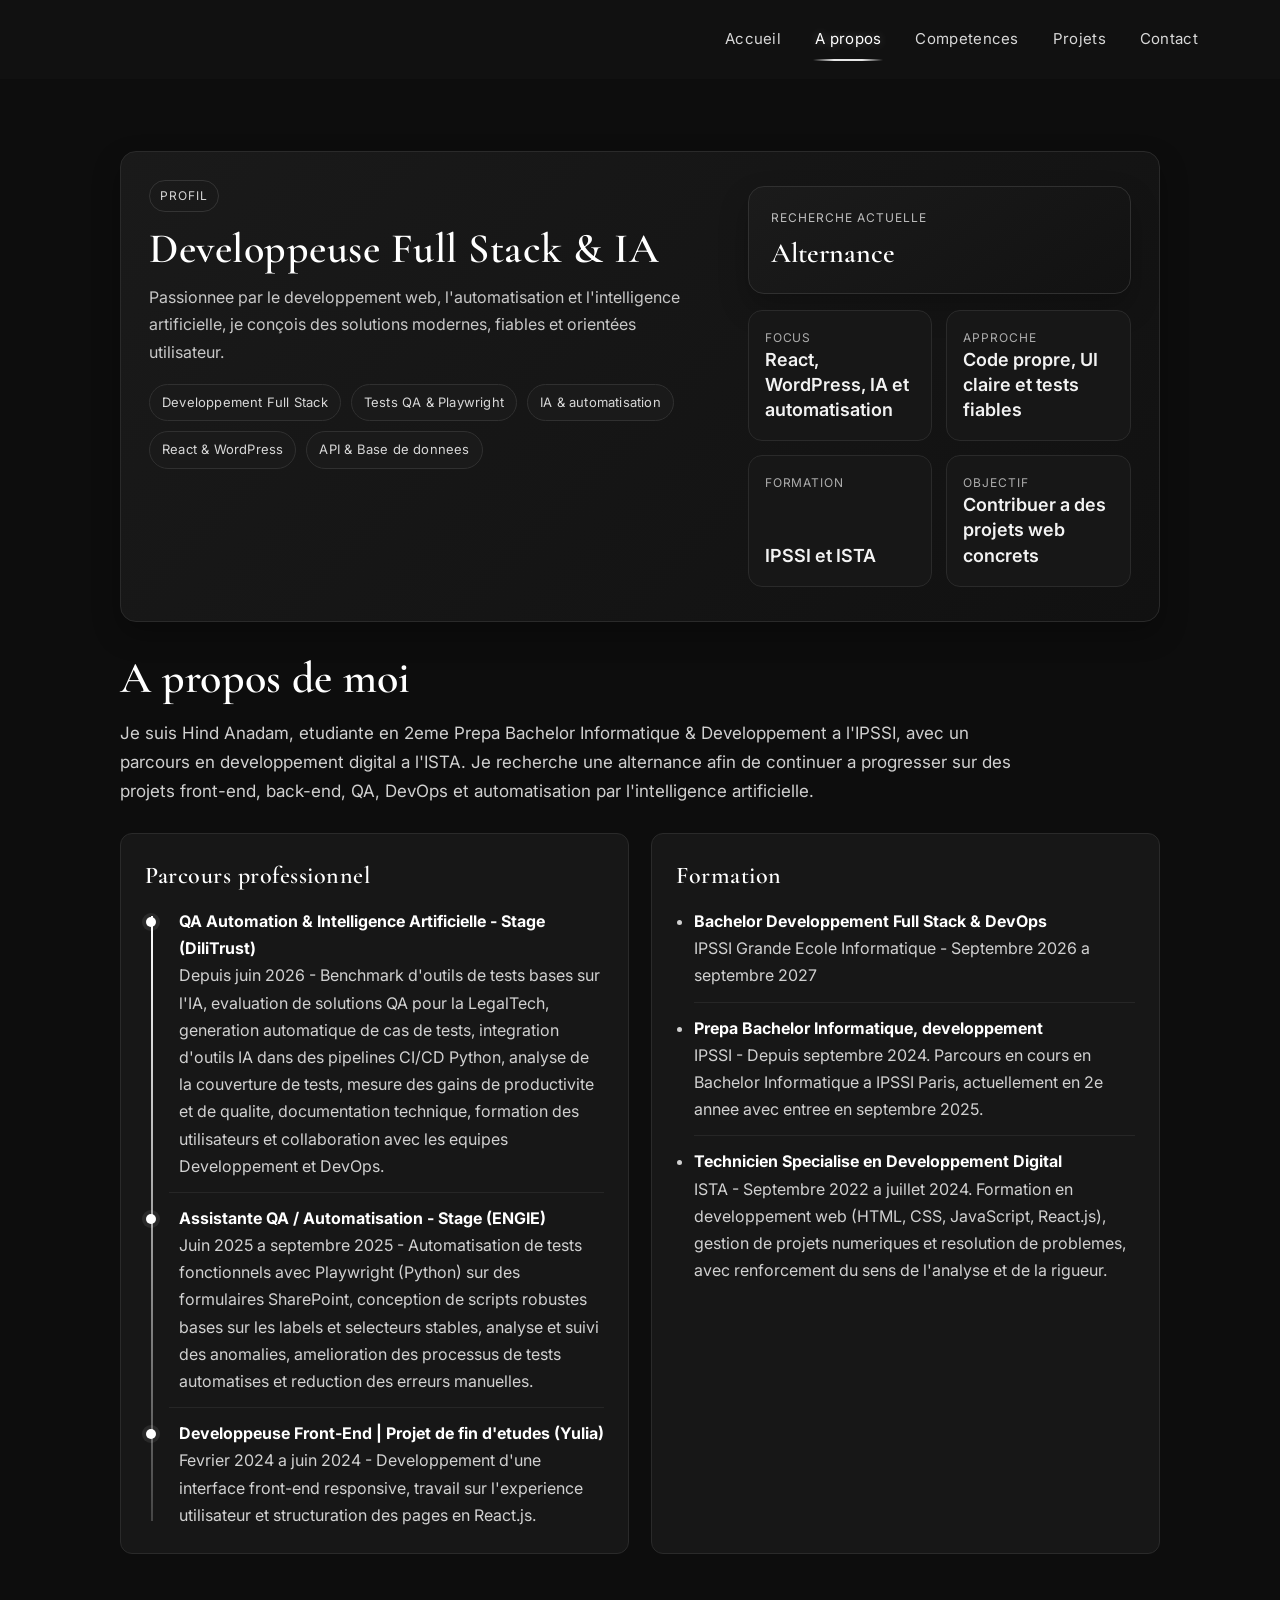
==== commit 27f51e08: "Actualise parcours et recherche alternance" ====
--- a/apropos.html
+++ b/apropos.html
@@ -54,8 +54,7 @@
 <div class="about-hero-summary">
 <div class="about-summary-card">
 <span class="about-summary-label">Recherche actuelle</span>
-<strong>Alternance 2026</strong>
-<p>Ou stage en developpement web du 1er juin au 1er octobre 2026.</p>
+<strong>Alternance</strong>
 </div>
 <div class="about-summary-grid">
 <div class="about-summary-item">
@@ -82,8 +81,8 @@
 <p class="about-lead">
 Je suis Hind Anadam, etudiante en 2eme Prepa Bachelor Informatique &
 Developpement a l'IPSSI, avec un parcours en developpement digital a l'ISTA.
-Je recherche une alternance en 2026 ou un stage en developpement web afin de
-continuer a progresser sur des projets front-end, back-end, QA et automatisation.
+Je recherche une alternance afin de continuer a progresser sur des projets
+front-end, back-end, QA, DevOps et automatisation par l'intelligence artificielle.
 </p>
 
 <div class="about-layout">
@@ -91,26 +90,24 @@
 <h3>Parcours professionnel</h3>
 <ul class="about-list about-career">
 <li>
-<strong>Experience professionnelle - DiliTrust</strong><br>
-Experience en environnement LegalTech, avec participation au suivi applicatif,
-a la qualite des livrables et a l'amelioration continue des outils.
+<strong>QA Automation & Intelligence Artificielle - Stage (DiliTrust)</strong><br>
+Depuis juin 2026 - Benchmark d'outils de tests bases sur l'IA, evaluation de solutions
+QA pour la LegalTech, generation automatique de cas de tests, integration d'outils IA
+dans des pipelines CI/CD Python, analyse de la couverture de tests, mesure des gains
+de productivite et de qualite, documentation technique, formation des utilisateurs et
+collaboration avec les equipes Developpement et DevOps.
 </li>
 <li>
 <strong>Assistante QA / Automatisation - Stage (ENGIE)</strong><br>
-16 juin 2025 au 23 septembre 2025 - Tests Playwright (Python), analyse des anomalies,
-scripts robustes et amelioration de la qualite.
+Juin 2025 a septembre 2025 - Automatisation de tests fonctionnels avec Playwright
+(Python) sur des formulaires SharePoint, conception de scripts robustes bases sur les
+labels et selecteurs stables, analyse et suivi des anomalies, amelioration des processus
+de tests automatises et reduction des erreurs manuelles.
 </li>
 <li>
-<strong>Developpeuse Full Stack - Projet Ecole (IPSSI)</strong><br>
-Fevrier 2025 - Site hotel de luxe (HTML, PHP, CSS, JS), gestion des reservations.
-</li>
-<li>
-<strong>Developpeuse Front-End - Projet Ecole (YULIA)</strong><br>
-Mai 2024 a juin 2024 - Interface React.js, responsive et optimisation UX.
-</li>
-<li>
-<strong>Developpeuse WordPress - Projet Ecole (ISTA)</strong><br>
-Mai 2024 a juin 2024 - Application web WordPress, themes et gestion de contenu.
+<strong>Developpeuse Front-End | Projet de fin d'etudes (Yulia)</strong><br>
+Fevrier 2024 a juin 2024 - Developpement d'une interface front-end responsive,
+travail sur l'experience utilisateur et structuration des pages en React.js.
 </li>
 </ul>
 </article>
@@ -119,16 +116,19 @@
 <h3>Formation</h3>
 <ul class="about-list about-diplomas">
 <li>
-<strong>2eme Prepa Bachelor Informatique & Developpement</strong><br>
-IPSSI - Paris, France (2025 - en cours)
+<strong>Bachelor Developpement Full Stack & DevOps</strong><br>
+IPSSI Grande Ecole Informatique - Septembre 2026 a septembre 2027
+</li>
+<li>
+<strong>Prepa Bachelor Informatique, developpement</strong><br>
+IPSSI - Depuis septembre 2024. Parcours en cours en Bachelor Informatique a
+IPSSI Paris, actuellement en 2e annee avec entree en septembre 2025.
 </li>
 <li>
 <strong>Technicien Specialise en Developpement Digital</strong><br>
-ISTA - Taza, Maroc (2022 - 2024)
-</li>
-<li>
-<strong>Baccalaureat Scientifique</strong><br>
-Obtention en 2024
+ISTA - Septembre 2022 a juillet 2024. Formation en developpement web
+(HTML, CSS, JavaScript, React.js), gestion de projets numeriques et resolution de
+problemes, avec renforcement du sens de l'analyse et de la rigueur.
 </li>
 </ul>
 </article>
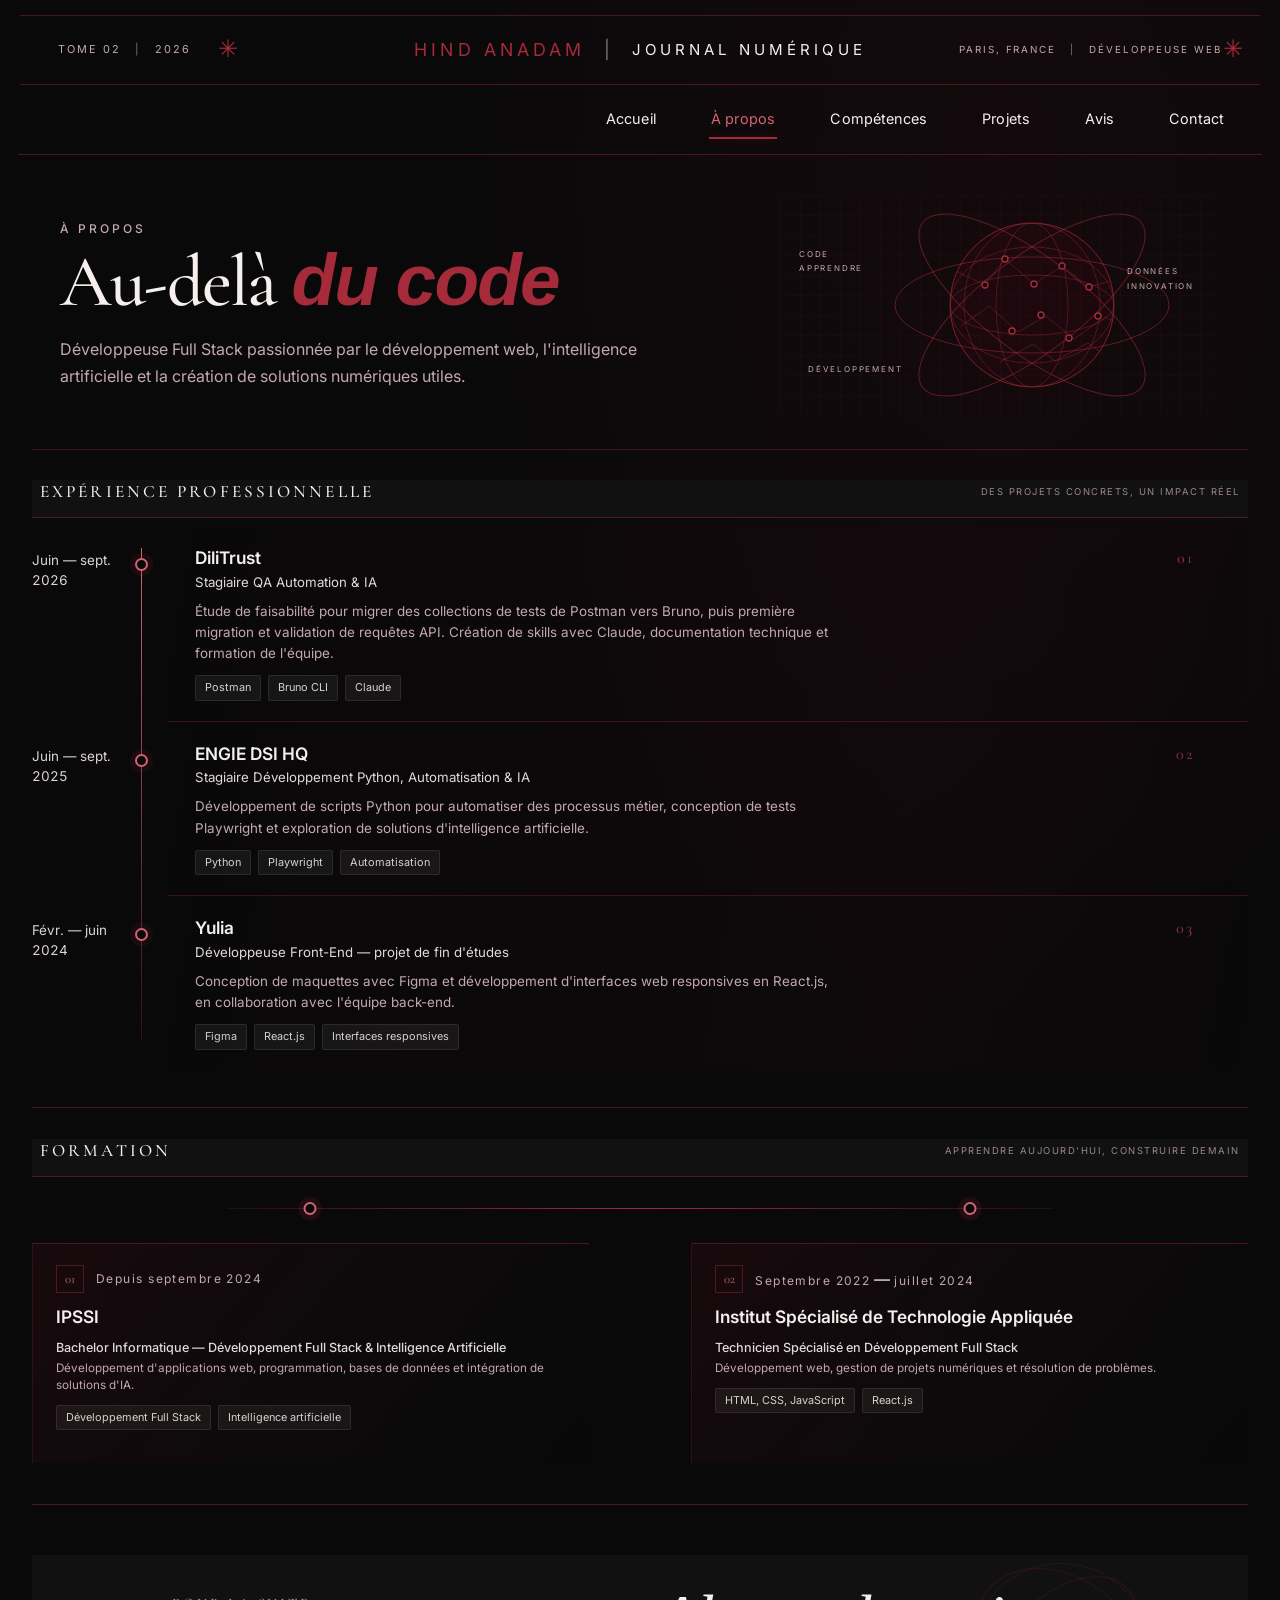
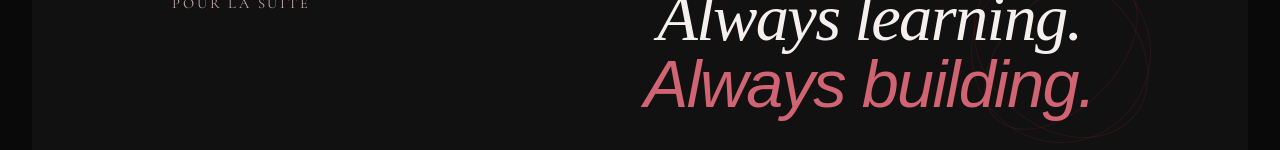
==== commit 1587f227: "Update de styel et organise les fichiers" ====
--- a/apropos.html
+++ b/apropos.html
@@ -1,142 +1,159 @@
 <!DOCTYPE html>
 <html lang="fr">
-
 <head>
-
 <meta charset="UTF-8">
 <meta name="viewport" content="width=device-width, initial-scale=1.0">
-<title>A propos - Hind Anadam</title>
+<meta name="theme-color" content="#0A090A">
+<meta name="description" content="Le parcours professionnel et la formation de Hind Anadam, développeuse Full Stack passionnée par l’intelligence artificielle.">
+<title>À propos — Hind Anadam</title>
+<link rel="stylesheet" href="css/style.css">
+<link rel="stylesheet" href="css/about.css">
+<link rel="stylesheet" href="css/masthead.css">
+</head>
+<body class="about-page">
+<a class="about-skip-link" href="#contenu">Aller au contenu</a>
 
-<link rel="stylesheet" href="style.css">
+<div class="masthead" aria-label="En-tête du journal numérique de Hind Anadam">
+<div class="masthead-volume"><span>TOME 02</span><span class="masthead-divider" aria-hidden="true">|</span><span>2026</span></div>
+<span class="masthead-star masthead-star--left" aria-hidden="true">✳</span>
+<div class="masthead-brand"><span>HIND ANADAM</span><span class="masthead-divider" aria-hidden="true">|</span><span class="masthead-journal">JOURNAL NUMÉRIQUE</span></div>
+<div class="masthead-location"><span>PARIS, FRANCE</span><span class="masthead-divider" aria-hidden="true">|</span><span>DÉVELOPPEUSE WEB</span></div>
+<span class="masthead-star masthead-star--right" aria-hidden="true">✳</span>
+</div>
 
-</head>
-
-<body>
-
-<header>
-
-<button class="nav-toggle" type="button" aria-label="Ouvrir le menu" aria-expanded="false" aria-controls="site-nav">
-<span></span>
-<span></span>
-<span></span>
+<header class="site-header about-header">
+<button class="nav-toggle" type="button" aria-label="Ouvrir le menu de navigation" aria-expanded="false" aria-controls="site-nav">
+<span></span><span></span><span></span>
 </button>
-
-<nav id="site-nav" class="site-nav">
-
+<nav id="site-nav" class="site-nav" aria-label="Navigation principale">
 <a href="index.html">Accueil</a>
-<a class="active" href="apropos.html">A propos</a>
-<a href="competences.html">Competences</a>
+<a class="active" href="apropos.html" aria-current="page">À propos</a>
+<a href="competences.html">Compétences</a>
 <a href="projets.html">Projets</a>
+<a href="avis.html">Avis</a>
 <a href="contact.html">Contact</a>
-
 </nav>
-
 </header>
 
-
-<section class="about">
-<div class="about-hero-card">
-<div class="about-hero-text">
-<span class="about-badge">Profil</span>
-<h1>Developpeuse Full Stack & IA</h1>
-<p>
-Passionnee par le developpement web, l'automatisation et l'intelligence artificielle,
-je conçois des solutions modernes, fiables et orientées utilisateur.
-</p>
-<div class="about-tags">
-<span>Developpement Full Stack</span>
-<span>Tests QA & Playwright</span>
-<span>IA & automatisation</span>
-<span>React & WordPress</span>
-<span>API & Base de donnees</span>
-</div>
-</div>
-<div class="about-hero-summary">
-<div class="about-summary-card">
-<span class="about-summary-label">Recherche actuelle</span>
-<strong>Alternance</strong>
-</div>
-<div class="about-summary-grid">
-<div class="about-summary-item">
-<span>Focus</span>
-<strong>React, WordPress, IA et automatisation</strong>
-</div>
-<div class="about-summary-item">
-<span>Approche</span>
-<strong>Code propre, UI claire et tests fiables</strong>
-</div>
-<div class="about-summary-item">
-<span>Formation</span>
-<strong>IPSSI et ISTA</strong>
-</div>
-<div class="about-summary-item">
-<span>Objectif</span>
-<strong>Contribuer a des projets web concrets</strong>
-</div>
-</div>
-</div>
+<main id="contenu" class="about-shell">
+<section class="about-hero" aria-labelledby="about-title">
+<div class="about-hero-copy">
+<p class="about-eyebrow">À PROPOS</p>
+<h1 id="about-title">Au-delà <em>du code</em></h1>
+<p class="about-intro">Développeuse Full Stack passionnée par le développement web, l'intelligence artificielle et la création de solutions numériques utiles.</p>
 </div>
 
-<h2>A propos de moi</h2>
-<p class="about-lead">
-Je suis Hind Anadam, etudiante en 2eme Prepa Bachelor Informatique &
-Developpement a l'IPSSI, avec un parcours en developpement digital a l'ISTA.
-Je recherche une alternance afin de continuer a progresser sur des projets
-front-end, back-end, QA, DevOps et automatisation par l'intelligence artificielle.
-</p>
-
-<div class="about-layout">
-<article class="about-panel">
-<h3>Parcours professionnel</h3>
-<ul class="about-list about-career">
-<li>
-<strong>QA Automation & Intelligence Artificielle - Stage (DiliTrust)</strong><br>
-Depuis juin 2026 - Benchmark d'outils de tests bases sur l'IA, evaluation de solutions
-QA pour la LegalTech, generation automatique de cas de tests, integration d'outils IA
-dans des pipelines CI/CD Python, analyse de la couverture de tests, mesure des gains
-de productivite et de qualite, documentation technique, formation des utilisateurs et
-collaboration avec les equipes Developpement et DevOps.
-</li>
-<li>
-<strong>Assistante QA / Automatisation - Stage (ENGIE)</strong><br>
-Juin 2025 a septembre 2025 - Automatisation de tests fonctionnels avec Playwright
-(Python) sur des formulaires SharePoint, conception de scripts robustes bases sur les
-labels et selecteurs stables, analyse et suivi des anomalies, amelioration des processus
-de tests automatises et reduction des erreurs manuelles.
-</li>
-<li>
-<strong>Developpeuse Front-End | Projet de fin d'etudes (Yulia)</strong><br>
-Fevrier 2024 a juin 2024 - Developpement d'une interface front-end responsive,
-travail sur l'experience utilisateur et structuration des pages en React.js.
-</li>
-</ul>
-</article>
-
-<article class="about-panel">
-<h3>Formation</h3>
-<ul class="about-list about-diplomas">
-<li>
-<strong>Bachelor Developpement Full Stack & DevOps</strong><br>
-IPSSI Grande Ecole Informatique - Septembre 2026 a septembre 2027
-</li>
-<li>
-<strong>Prepa Bachelor Informatique, developpement</strong><br>
-IPSSI - Depuis septembre 2024. Parcours en cours en Bachelor Informatique a
-IPSSI Paris, actuellement en 2e annee avec entree en septembre 2025.
-</li>
-<li>
-<strong>Technicien Specialise en Developpement Digital</strong><br>
-ISTA - Septembre 2022 a juillet 2024. Formation en developpement web
-(HTML, CSS, JavaScript, React.js), gestion de projets numeriques et resolution de
-problemes, avec renforcement du sens de l'analyse et de la rigueur.
-</li>
-</ul>
-</article>
-</div>
-
+<figure class="about-hero-visual" aria-labelledby="about-globe-title about-globe-description">
+<svg class="about-network" viewBox="0 0 440 220" role="img" aria-labelledby="about-globe-title about-globe-description">
+<title id="about-globe-title">Globe filaire</title>
+<desc id="about-globe-description">Une représentation abstraite des technologies, tracée en rouge sur une grille fine.</desc>
+<defs>
+<pattern id="about-skills-grid" width="20" height="20" patternUnits="userSpaceOnUse">
+<path d="M20 0H0V20" fill="none" stroke="#A52A3A" stroke-opacity=".15" stroke-width=".7"/>
+</pattern>
+<clipPath id="about-skills-globe-clip"><circle cx="252" cy="110" r="82"/></clipPath>
+</defs>
+<rect width="440" height="220" fill="url(#about-skills-grid)"/>
+<g class="skills-globe-orbits" fill="none" stroke="#A52A3A" stroke-opacity=".55">
+<ellipse cx="252" cy="110" rx="137" ry="48"/>
+<ellipse cx="252" cy="110" rx="137" ry="48" transform="rotate(-37 252 110)"/>
+<ellipse cx="252" cy="110" rx="137" ry="48" transform="rotate(37 252 110)"/>
+</g>
+<circle cx="252" cy="110" r="82" fill="#650F20" fill-opacity=".13" stroke="#A52A3A" stroke-opacity=".72"/>
+<g clip-path="url(#about-skills-globe-clip)" fill="none" stroke="#A52A3A" stroke-opacity=".48" stroke-width=".8">
+<ellipse cx="252" cy="110" rx="36" ry="82"/>
+<ellipse cx="252" cy="110" rx="68" ry="82"/>
+<ellipse cx="252" cy="110" rx="82" ry="30"/>
+<ellipse cx="252" cy="110" rx="82" ry="58"/>
+<path d="m174 75 31 15 20-26 29 25 28-18 27 21 25-7m-153 46 28-20 29 26 28-16 28 23 31-22 28 14m-133 31 33-18 22 17 33-18 27 19 28-23"/>
+</g>
+<g class="skills-globe-nodes" fill="#0A090A" stroke="#A52A3A" stroke-width="1.4">
+<circle cx="205" cy="90" r="3"/><circle cx="225" cy="64" r="3"/><circle cx="254" cy="89" r="3"/>
+<circle cx="282" cy="71" r="3"/><circle cx="309" cy="92" r="3"/><circle cx="232" cy="136" r="3"/>
+<circle cx="261" cy="120" r="3"/><circle cx="289" cy="143" r="3"/><circle cx="318" cy="121" r="3"/>
+</g>
+<g fill="#C3A9AD" font-family="Inter, Arial, sans-serif" font-size="8" letter-spacing="1.8">
+<text x="19" y="62">CODE</text><text x="19" y="76">APPRENDRE</text>
+<text x="347" y="79">DONNÉES</text><text x="347" y="94">INNOVATION</text>
+<text x="28" y="177">DÉVELOPPEMENT</text>
+</g>
+</svg>
+</figure>
 </section>
 
-<script src="script.js"></script>
+<section class="about-experience" id="experience" aria-labelledby="experience-title">
+<header class="about-section-heading">
+<h2 id="experience-title">EXPÉRIENCE PROFESSIONNELLE</h2>
+<p>DES PROJETS CONCRETS, UN IMPACT RÉEL</p>
+</header>
+<ol class="career-timeline" data-about-path aria-label="Parcours professionnel">
+<li class="career-entry" data-about-reveal>
+<div class="career-date"><time datetime="2026-06">Juin — sept.<br>2026</time></div>
+<span class="career-marker" aria-hidden="true"></span>
+<article class="career-content">
+<div class="career-content-heading"><div><h3>DiliTrust</h3><p>Stagiaire QA Automation &amp; IA</p></div><span class="career-index" aria-hidden="true">01</span></div>
+<p>Étude de faisabilité pour migrer des collections de tests de Postman vers Bruno, puis première migration et validation de requêtes API. Création de skills avec Claude, documentation technique et formation de l'équipe.</p>
+<ul class="about-tags" aria-label="Technologies et domaines"><li>Postman</li><li>Bruno CLI</li><li>Claude</li></ul>
+</article>
+</li>
+<li class="career-entry" data-about-reveal>
+<div class="career-date"><time datetime="2025-06">Juin</time> — <time datetime="2025-09">sept. 2025</time></div>
+<span class="career-marker" aria-hidden="true"></span>
+<article class="career-content">
+<div class="career-content-heading"><div><h3>ENGIE DSI HQ</h3><p>Stagiaire Développement Python, Automatisation &amp; IA</p></div><span class="career-index" aria-hidden="true">02</span></div>
+<p>Développement de scripts Python pour automatiser des processus métier, conception de tests Playwright et exploration de solutions d'intelligence artificielle.</p>
+<ul class="about-tags" aria-label="Technologies et domaines"><li>Python</li><li>Playwright</li><li>Automatisation</li></ul>
+</article>
+</li>
+<li class="career-entry" data-about-reveal>
+<div class="career-date"><time datetime="2024-02">Févr.</time> — <time datetime="2024-06">juin 2024</time></div>
+<span class="career-marker" aria-hidden="true"></span>
+<article class="career-content">
+<div class="career-content-heading"><div><h3>Yulia</h3><p>Développeuse Front-End — projet de fin d'études</p></div><span class="career-index" aria-hidden="true">03</span></div>
+<p>Conception de maquettes avec Figma et développement d'interfaces web responsives en React.js, en collaboration avec l'équipe back-end.</p>
+<ul class="about-tags" aria-label="Technologies et domaines"><li>Figma</li><li>React.js</li><li>Interfaces responsives</li></ul>
+</article>
+</li>
+</ol>
+</section>
 
+<section class="about-education" id="formation" aria-labelledby="education-title">
+<header class="about-section-heading">
+<h2 id="education-title">FORMATION</h2>
+<p>APPRENDRE AUJOURD'HUI, CONSTRUIRE DEMAIN</p>
+</header>
+<div class="education-path" data-about-path>
+<ol class="education-list">
+<li class="education-item" data-about-reveal>
+<span class="education-marker" aria-hidden="true"></span>
+<article class="education-content">
+<div class="education-meta"><span class="education-icon" aria-hidden="true">01</span><time datetime="2024-09">Depuis septembre 2024</time></div>
+<h3>IPSSI</h3>
+<p><strong>Bachelor Informatique — Développement Full Stack &amp; Intelligence Artificielle</strong><span>Développement d'applications web, programmation, bases de données et intégration de solutions d'IA.</span></p>
+<ul class="about-tags" aria-label="Domaines de formation"><li>Développement Full Stack</li><li>Intelligence artificielle</li></ul>
+</article>
+</li>
+<li class="education-item" data-about-reveal>
+<span class="education-marker" aria-hidden="true"></span>
+<article class="education-content">
+<div class="education-meta"><span class="education-icon" aria-hidden="true">02</span><span><time datetime="2022-09">Septembre 2022</time> — <time datetime="2024-07">juillet 2024</time></span></div>
+<h3>Institut Spécialisé de Technologie Appliquée</h3>
+<p><strong>Technicien Spécialisé en Développement Full Stack</strong><span>Développement web, gestion de projets numériques et résolution de problèmes.</span></p>
+<ul class="about-tags" aria-label="Domaines de formation"><li>HTML, CSS, JavaScript</li><li>React.js</li></ul>
+</article>
+</li>
+</ol>
+</div>
+</section>
+
+<footer class="about-ending" aria-label="Mot de clôture">
+<p class="about-eyebrow">POUR LA SUITE</p>
+<p class="about-ending-line">Always learning.<br><em>Always building.</em></p>
+<span class="about-ending-orbit" aria-hidden="true"></span>
+</footer>
+</main>
+
+<script src="js/script.js"></script>
+<script src="js/about.js"></script>
 </body>
 </html>
--- a/css/style.css
+++ b/css/style.css
@@ -0,0 +1,1039 @@
+@import url('https://fonts.googleapis.com/css2?family=Cormorant+Garamond:wght@500;600;700&family=Great+Vibes&family=Inter:wght@400;500;600;700&display=swap');
+
+*{
+margin:0;
+padding:0;
+box-sizing:border-box;
+font-family:'Inter','Segoe UI',sans-serif;
+}
+
+:root{
+--bg:#0d0d0d;
+--surface-1:#121212;
+--surface-2:#171717;
+--border:#2a2a2a;
+--border-strong:#3a3a3a;
+--text:#ffffff;
+--text-soft:#d0d0d0;
+--radius-md:12px;
+--radius-lg:16px;
+--space-section:72px;
+--space-content:24px;
+--font-title:'Cormorant Garamond', Georgia, serif;
+--font-signature:'Great Vibes', 'Brush Script MT', cursive;
+}
+
+body{
+background:var(--bg);
+color:var(--text);
+line-height:1.5;
+}
+
+h1,h2,h3{
+font-family:var(--font-title);
+font-weight:600;
+letter-spacing:0.5px;
+}
+
+
+/* NAVBAR */
+
+header{
+display:flex;
+justify-content:flex-end;
+align-items:center;
+padding:20px 80px;
+background:#111;
+position:relative;
+z-index:20;
+}
+
+.logo{
+font-size:20px;
+font-weight:bold;
+}
+
+nav{
+display:flex;
+align-items:center;
+gap:30px;
+}
+
+nav a{
+margin-left:30px;
+text-decoration:none;
+color:rgba(255,255,255,0.84);
+font-size:15px;
+transition:color 0.3s ease, text-shadow 0.3s ease, transform 0.3s ease;
+position:relative;
+display:inline-block;
+padding:8px 2px;
+letter-spacing:0.3px;
+}
+
+nav a{
+margin-left:0;
+}
+
+.nav-toggle{
+display:none;
+width:44px;
+height:44px;
+border:1px solid #2a2a2a;
+border-radius:8px;
+background:#121212;
+align-items:center;
+justify-content:center;
+flex-direction:column;
+gap:5px;
+cursor:pointer;
+}
+
+.nav-toggle span{
+display:block;
+width:18px;
+height:2px;
+background:#f2f2f2;
+transition:transform 0.2s ease, opacity 0.2s ease;
+}
+
+.nav-toggle.is-open span:nth-child(1){
+transform:translateY(7px) rotate(45deg);
+}
+
+.nav-toggle.is-open span:nth-child(2){
+opacity:0;
+}
+
+.nav-toggle.is-open span:nth-child(3){
+transform:translateY(-7px) rotate(-45deg);
+}
+
+nav a:hover{
+color:#ffffff;
+text-shadow:0 0 10px rgba(255,255,255,0.35);
+transform:translateY(-2px);
+}
+
+nav a::after{
+content:"";
+position:absolute;
+left:0;
+bottom:-2px;
+width:100%;
+height:2px;
+background:linear-gradient(90deg, transparent 0%, #ffffff 30%, #ffffff 70%, transparent 100%);
+transform:scaleX(0);
+transform-origin:center;
+transition:transform 0.35s ease;
+opacity:0.9;
+}
+
+nav a:hover::after{
+transform:scaleX(1);
+}
+
+nav a.active{
+color:#ffffff;
+text-shadow:0 0 10px rgba(255,255,255,0.28);
+}
+
+nav a.active::after{
+transform:scaleX(1);
+}
+
+
+/* HERO SECTION */
+
+.hero{
+display:flex;
+min-height:72vh;
+max-width:1280px;
+width:94vw;
+margin:24px auto 0;
+border:none;
+background:transparent;
+align-items:center;
+justify-content:flex-start;
+gap:56px;
+padding:8px 20px 0;
+}
+
+.left{
+flex:0 0 340px;
+height:430px;
+}
+
+.left img{
+width:100%;
+height:100%;
+object-fit:cover;
+object-position:center top;
+display:block;
+margin:0 auto;
+}
+
+.right{
+flex:1;
+max-width:700px;
+display:flex;
+flex-direction:column;
+justify-content:center;
+padding:0;
+background:transparent;
+}
+
+
+/* TITLE */
+
+.right h1{
+font-size:clamp(48px, 9vw, 92px);
+font-family:var(--font-signature);
+font-weight:400;
+line-height:1;
+margin-bottom:18px;
+letter-spacing:1px;
+}
+
+
+/* LINE */
+
+.line{
+width:200px;
+height:3px;
+background:linear-gradient(90deg, #ffffff 0%, rgba(255,255,255,0.35) 100%);
+margin:22px 0;
+}
+
+
+/* DESCRIPTION */
+
+.typing{
+font-size:19px;
+color:#e0e0e0;
+margin-bottom:20px;
+max-width:54ch;
+}
+
+.hero-social{
+display:flex;
+align-items:center;
+gap:14px;
+margin-bottom:34px;
+}
+
+.hero-social a{
+width:42px;
+height:42px;
+display:flex;
+align-items:center;
+justify-content:center;
+text-decoration:none;
+color:#fff;
+border:1px solid #2a2a2a;
+border-radius:50%;
+background:#161616;
+transition:transform 0.25s ease, border-color 0.25s ease, box-shadow 0.25s ease;
+}
+
+.hero-social a:hover{
+transform:translateY(-3px);
+border-color:#fff;
+box-shadow:0 8px 18px rgba(255,255,255,0.15);
+}
+
+.hero-social i{
+font-size:18px;
+}
+
+
+/* BUTTONS */
+
+.buttons{
+display:flex;
+gap:30px;
+}
+
+.explore,
+.etude-cas-btn{
+padding:14px 30px;
+border:1px solid var(--border-strong);
+background:linear-gradient(180deg, #181818 0%, #131313 100%);
+display:inline-block;
+text-decoration:none;
+color:var(--text);
+font-weight:700;
+cursor:pointer;
+transition:transform 0.25s ease, box-shadow 0.25s ease, border-color 0.25s ease, color 0.25s ease;
+border-radius:10px;
+letter-spacing:0.2px;
+}
+
+.explore:hover,
+.etude-cas-btn:hover{
+transform:translateY(-3px);
+border-color:#f2f2f2;
+box-shadow:0 12px 24px rgba(0,0,0,0.35);
+}
+
+.video{
+background:none;
+border:none;
+color:white;
+font-size:16px;
+cursor:pointer;
+}
+
+
+/* GENERIC PAGE STYLE */
+
+.page{
+padding:var(--space-section) 80px 56px;
+max-width:1200px;
+margin:auto;
+}
+
+h2{
+font-size:clamp(30px, 4.2vw, 44px);
+line-height:1.08;
+margin-bottom:28px;
+letter-spacing:0.3px;
+}
+
+
+/* ABOUT */
+
+.about{
+padding:var(--space-section) 80px 56px;
+max-width:1200px;
+margin:0 auto;
+}
+
+.about-hero-card{
+display:grid;
+grid-template-columns:1.2fr 0.8fr;
+gap:24px;
+background:linear-gradient(135deg, #1a1a1a 0%, #111111 100%);
+border:1px solid var(--border);
+border-radius:var(--radius-lg);
+padding:28px;
+margin-bottom:34px;
+box-shadow:0 12px 28px rgba(0,0,0,0.28);
+}
+
+.about-badge{
+display:inline-block;
+font-size:12px;
+letter-spacing:1px;
+text-transform:uppercase;
+padding:6px 10px;
+border-radius:999px;
+border:1px solid #343434;
+color:#d6d6d6;
+margin-bottom:14px;
+}
+
+.about-hero-text h1{
+font-size:42px;
+line-height:1.1;
+margin-bottom:12px;
+}
+
+.about-hero-text p{
+color:#c8c8c8;
+line-height:1.7;
+max-width:560px;
+}
+
+.about-tags{
+display:flex;
+gap:10px;
+flex-wrap:wrap;
+margin-top:18px;
+}
+
+.about-tags span{
+display:inline-block;
+padding:8px 12px;
+border-radius:999px;
+border:1px solid #303030;
+background:#1a1a1a;
+font-size:13px;
+color:#d8d8d8;
+letter-spacing:0.2px;
+}
+
+.about-hero-summary{
+display:flex;
+flex-direction:column;
+justify-content:center;
+gap:16px;
+padding:6px 0;
+}
+
+.about-summary-card{
+background:linear-gradient(145deg, #1b1b1b 0%, #121212 100%);
+border:1px solid #303030;
+border-radius:16px;
+padding:22px;
+box-shadow:0 14px 30px rgba(0,0,0,0.24);
+}
+
+.about-summary-label{
+display:block;
+font-size:12px;
+letter-spacing:1px;
+text-transform:uppercase;
+color:#bdbdbd;
+margin-bottom:10px;
+}
+
+.about-summary-card strong{
+font-size:28px;
+line-height:1.2;
+font-family:var(--font-title);
+font-weight:600;
+color:#ffffff;
+}
+
+.about-summary-card p{
+color:#cfcfcf;
+font-size:14px;
+line-height:1.6;
+margin-top:10px;
+}
+
+.about-summary-grid{
+display:grid;
+grid-template-columns:repeat(2, minmax(0, 1fr));
+gap:14px;
+}
+
+.about-summary-item{
+background:#171717;
+border:1px solid #2a2a2a;
+border-radius:14px;
+padding:18px 16px;
+min-height:120px;
+display:flex;
+flex-direction:column;
+justify-content:space-between;
+}
+
+.about-summary-item span{
+font-size:12px;
+text-transform:uppercase;
+letter-spacing:0.9px;
+color:#adadad;
+}
+
+.about-summary-item strong{
+font-size:18px;
+line-height:1.4;
+font-weight:600;
+color:#f3f3f3;
+}
+
+.about h2{
+margin-bottom:16px;
+}
+
+.about-lead{
+max-width:900px;
+color:var(--text-soft);
+line-height:1.7;
+margin-bottom:28px;
+font-size:17px;
+}
+
+.about-layout{
+display:grid;
+grid-template-columns:1fr 1fr;
+gap:22px;
+margin-bottom:22px;
+}
+
+.about-panel{
+background:var(--surface-2);
+border:1px solid var(--border);
+border-radius:var(--radius-md);
+padding:24px;
+transition:transform 0.2s ease, border-color 0.2s ease, box-shadow 0.2s ease;
+}
+
+.about-panel:hover{
+transform:translateY(-3px);
+border-color:var(--border-strong);
+box-shadow:0 12px 24px rgba(0,0,0,0.3);
+}
+
+.about-panel h3{
+font-size:24px;
+margin-bottom:14px;
+}
+
+.about-panel p{
+color:#c9c9c9;
+line-height:1.7;
+}
+
+.about-list{
+list-style:disc;
+padding-left:18px;
+}
+
+.about-list li{
+color:#d1d1d1;
+line-height:1.7;
+margin-bottom:12px;
+padding-bottom:12px;
+border-bottom:1px solid #262626;
+}
+
+.about-list li:last-child{
+margin-bottom:0;
+padding-bottom:0;
+border-bottom:none;
+}
+
+.about-career strong,
+.about-diplomas strong{
+color:#ffffff;
+}
+
+.about-career{
+list-style:none;
+padding-left:24px;
+position:relative;
+}
+
+.about-career::before{
+content:"";
+position:absolute;
+left:6px;
+top:8px;
+bottom:8px;
+width:2px;
+background:linear-gradient(180deg, #ffffff 0%, rgba(255,255,255,0.2) 100%);
+}
+
+.about-career li{
+position:relative;
+padding-left:10px;
+}
+
+.about-career li::before{
+content:"";
+position:absolute;
+left:-23px;
+top:9px;
+width:10px;
+height:10px;
+border-radius:50%;
+background:#ffffff;
+box-shadow:0 0 0 4px rgba(255,255,255,0.08);
+}
+
+
+/* SKILLS */
+
+.skills{
+padding:var(--space-section) 80px 56px;
+max-width:1200px;
+margin:0 auto;
+}
+
+.skills-intro{
+color:#c8c8c8;
+max-width:760px;
+line-height:1.7;
+margin-top:-14px;
+margin-bottom:22px;
+}
+
+.skills-group{
+margin-bottom:30px;
+padding:22px;
+background:var(--surface-1);
+border:1px solid var(--border);
+border-radius:var(--radius-md);
+box-shadow:0 8px 18px rgba(0,0,0,0.2);
+}
+
+.skills-group h3{
+font-size:22px;
+margin-bottom:16px;
+}
+
+.skills-container{
+display:grid;
+grid-template-columns:repeat(auto-fit,minmax(170px,1fr));
+gap:16px;
+margin-top:0;
+}
+
+.skill{
+background:var(--surface-2);
+padding:20px 14px;
+border-radius:var(--radius-md);
+text-align:center;
+transition:0.25s ease;
+border:1px solid var(--border);
+min-height:138px;
+display:flex;
+flex-direction:column;
+justify-content:center;
+align-items:center;
+}
+
+.skill img{
+width:46px;
+height:46px;
+object-fit:contain;
+margin-bottom:12px;
+filter:drop-shadow(0 4px 8px rgba(0,0,0,0.25));
+}
+
+.skill:hover{
+transform:translateY(-5px);
+background:#1c1c1c;
+border-color:var(--border-strong);
+box-shadow:0 10px 22px rgba(0,0,0,0.35);
+}
+
+.skill p{
+font-size:14px;
+line-height:1.45;
+color:#efefef;
+}
+
+
+/* PROJECTS */
+
+.projects{
+display:grid;
+grid-template-columns:repeat(auto-fit, minmax(260px, 1fr));
+gap:30px;
+}
+
+.projects-intro{
+color:var(--text-soft);
+max-width:760px;
+line-height:1.7;
+margin-top:-10px;
+margin-bottom:24px;
+font-size:17px;
+}
+
+.project{
+background:var(--surface-2);
+padding:25px;
+border-radius:var(--radius-md);
+transition:0.3s;
+border:1px solid var(--border);
+box-shadow:0 10px 22px rgba(0,0,0,0.2);
+display:flex;
+flex-direction:column;
+gap:14px;
+}
+
+.project:hover{
+transform:translateY(-8px);
+border-color:var(--border-strong);
+box-shadow:0 16px 32px rgba(0,0,0,0.45);
+}
+
+.project h3{
+margin-bottom:10px;
+}
+
+.project p{
+color:var(--text-soft);
+line-height:1.7;
+flex:1;
+}
+
+.project-link{
+display:inline-flex;
+align-self:flex-start;
+padding:10px 16px;
+border:1px solid var(--border-strong);
+border-radius:999px;
+text-decoration:none;
+color:var(--text);
+font-size:14px;
+font-weight:600;
+transition:transform 0.25s ease, border-color 0.25s ease, background 0.25s ease;
+}
+
+.project-link:hover{
+transform:translateY(-2px);
+border-color:#ffffff;
+background:#1c1c1c;
+}
+
+
+/* CONTACT FORM */
+
+form{
+max-width:500px;
+}
+
+input,textarea{
+width:100%;
+padding:12px;
+margin-bottom:15px;
+border-radius:6px;
+border:1px solid #333;
+background:#1a1a1a;
+color:white;
+}
+
+textarea{
+height:120px;
+}
+
+button{
+padding:12px 25px;
+border:1px solid var(--border-strong);
+border-radius:10px;
+background:linear-gradient(180deg, #f5f5f5 0%, #dcdcdc 100%);
+cursor:pointer;
+font-weight:bold;
+}
+
+
+/* FOOTER */
+
+footer{
+background:#111;
+color:white;
+text-align:center;
+padding:20px;
+margin-top:50px;
+}
+/* CONTACT PAGE */
+
+.contact-page{
+
+padding:var(--space-section) 80px 56px;
+max-width:1200px;
+margin:auto;
+
+}
+
+.contact-text{
+
+color:var(--text-soft);
+margin-bottom:30px;
+max-width:70ch;
+font-size:17px;
+
+}
+
+.social-links{
+
+display:flex;
+flex-direction:column;
+gap:20px;
+
+}
+
+.social-links a{
+
+display:flex;
+align-items:center;
+gap:15px;
+
+background:var(--surface-2);
+padding:18px 25px;
+
+border-radius:var(--radius-md);
+border:1px solid var(--border);
+box-shadow:0 10px 22px rgba(0,0,0,0.2);
+
+text-decoration:none;
+color:var(--text);
+
+transition:transform 0.25s ease, border-color 0.25s ease, box-shadow 0.25s ease;
+
+font-size:18px;
+
+}
+
+.social-links i{
+
+font-size:24px;
+
+}
+
+.social-links a:hover{
+
+transform:translateY(-4px);
+border-color:var(--border-strong);
+box-shadow:0 16px 30px rgba(0,0,0,0.38);
+
+}
+
+.reveal-on-scroll{
+opacity:0;
+transform:translateY(26px);
+transition:opacity 0.65s ease, transform 0.65s ease;
+transition-delay:var(--reveal-delay, 0ms);
+will-change:opacity, transform;
+}
+
+.reveal-on-scroll.is-visible{
+opacity:1;
+transform:translateY(0);
+}
+
+@media (max-width: 1200px){
+.hero{
+max-width:1100px;
+gap:42px;
+}
+
+.right h1{
+font-size:78px;
+line-height:1;
+}
+
+.page{
+padding:88px 40px;
+}
+
+.contact-page{
+padding:88px 40px;
+}
+}
+
+@media (max-width: 980px){
+header{
+padding:16px 22px;
+}
+
+.hero{
+flex-direction:column;
+min-height:auto;
+margin:14px auto 0;
+border:none;
+gap:24px;
+padding:0 16px;
+}
+
+.left,
+.right{
+width:100%;
+max-width:100%;
+}
+
+.left{
+height:360px;
+flex:none;
+}
+
+.right{
+padding:8px 6px 22px;
+}
+
+.right h1{
+font-size:58px;
+line-height:1.03;
+margin-bottom:14px;
+}
+
+.line{
+width:160px;
+margin:18px 0;
+}
+
+.buttons{
+gap:14px;
+}
+
+.etude-cas-btn{
+padding:13px 26px;
+}
+
+.about{
+padding:16px;
+}
+
+.about-hero-card{
+grid-template-columns:1fr;
+padding:20px;
+}
+
+.about-hero-text h1{
+font-size:32px;
+}
+
+.about-summary-grid{
+grid-template-columns:1fr;
+}
+
+.about-layout{
+grid-template-columns:1fr;
+}
+
+.skills{
+padding:24px 16px 40px;
+}
+
+.skills-group{
+padding:16px;
+}
+
+.skills-group h3{
+font-size:18px;
+}
+
+.projects{
+grid-template-columns:1fr;
+}
+
+.page{
+padding:36px 16px 44px;
+}
+
+h2{
+font-size:34px;
+margin-bottom:24px;
+}
+
+.contact-page{
+padding:36px 16px 44px;
+}
+}
+
+@media (max-width: 768px){
+header{
+justify-content:flex-end;
+padding:14px 16px;
+}
+
+.nav-toggle{
+display:flex;
+}
+
+.site-nav{
+position:absolute;
+top:calc(100% + 8px);
+left:16px;
+right:16px;
+display:none;
+flex-direction:column;
+align-items:flex-start;
+gap:2px;
+padding:10px;
+background:#111;
+border:1px solid #272727;
+border-radius:10px;
+}
+
+.site-nav.is-open{
+display:flex;
+}
+
+nav a{
+width:100%;
+padding:11px 10px;
+border-radius:8px;
+font-size:16px;
+}
+
+nav a:hover{
+transform:none;
+background:#1a1a1a;
+text-shadow:none;
+}
+
+nav a::after{
+display:none;
+}
+
+.hero{
+width:100%;
+margin:10px auto 0;
+padding:0 12px;
+}
+
+.left{
+height:340px;
+}
+
+.left img{
+object-position:center 22%;
+}
+
+.right h1{
+font-size:50px;
+}
+
+.typing{
+font-size:17px;
+}
+
+.hero-social{
+margin-bottom:24px;
+}
+
+.about-summary-card strong{
+font-size:24px;
+}
+
+.skills-container{
+grid-template-columns:repeat(2,minmax(0,1fr));
+}
+}
+
+@media (max-width: 480px){
+.left{
+height:320px;
+}
+
+.left img{
+object-position:center 24%;
+}
+
+.right h1{
+font-size:42px;
+line-height:1.05;
+}
+
+.line{
+width:130px;
+}
+
+.typing{
+font-size:16px;
+margin-bottom:14px;
+}
+
+.hero-social a{
+width:40px;
+height:40px;
+}
+
+.etude-cas-btn{
+padding:12px 22px;
+font-size:15px;
+}
+
+h2{
+font-size:30px;
+}
+
+.skills-container{
+grid-template-columns:1fr;
+}
+}
+
+@media (prefers-reduced-motion: reduce){
+.reveal-on-scroll{
+opacity:1;
+transform:none;
+transition:none;
+}
+}
--- a/css/about.css
+++ b/css/about.css
@@ -0,0 +1,781 @@
+/* Page À propos — identité éditoriale et technologie en mouvement */
+
+.about-page{
+--journal-bg:#0A090A;
+--journal-surface:#151012;
+--journal-burgundy:#650F20;
+--journal-red:#A52A3A;
+--journal-red-readable:#D16472;
+--journal-ink:#F5F0EE;
+--journal-muted:#C3A9AD;
+--journal-line:rgba(165,42,58,.42);
+min-height:100vh;
+overflow-x:hidden;
+scroll-behavior:smooth;
+background:
+radial-gradient(ellipse at 78% 10%, rgba(101,15,32,.11), transparent 38%),
+var(--journal-bg);
+color:var(--journal-ink);
+}
+
+.about-page::selection{background:var(--journal-red);color:var(--journal-ink);}
+
+.about-skip-link{
+position:fixed;
+top:10px;
+left:10px;
+z-index:100;
+padding:10px 14px;
+transform:translateY(-160%);
+background:var(--journal-ink);
+color:var(--journal-bg);
+text-decoration:none;
+}
+
+.about-skip-link:focus{transform:translateY(0);}
+
+.about-page .masthead{
+position:relative;
+display:grid;
+grid-template-columns:1fr auto 1fr;
+align-items:center;
+gap:18px;
+width:min(calc(100% - 36px),1780px);
+margin:12px auto 0;
+padding:12px clamp(18px,2.8vw,48px);
+border-block:1px solid var(--journal-line);
+background:transparent;
+color:var(--journal-muted);
+font-family:var(--font-title);
+font-size:clamp(.72rem,.95vw,.96rem);
+letter-spacing:.18em;
+line-height:1.2;
+text-transform:uppercase;
+}
+
+.about-page .masthead-volume,
+.about-page .masthead-brand,
+.about-page .masthead-location{
+display:flex;
+align-items:center;
+gap:14px;
+white-space:nowrap;
+}
+
+.about-page .masthead-brand{
+justify-content:center;
+gap:18px;
+color:var(--journal-red-readable);
+font-size:clamp(.96rem,1.4vw,1.35rem);
+letter-spacing:.23em;
+}
+
+.about-page .masthead-journal{color:var(--journal-ink);font-size:.84em;}
+.about-page .masthead-location{justify-content:flex-end;font-size:.9em;}
+.about-page .masthead-divider{color:rgba(245,240,238,.42);}
+
+.about-page .masthead-star{
+position:absolute;
+top:50%;
+color:var(--journal-red);
+font-family:var(--font-title);
+font-size:1.5rem;
+line-height:1;
+transform:translateY(-50%);
+}
+
+.about-page .masthead-star--left{left:16%;}
+.about-page .masthead-star--right{right:1.2%;}
+
+.about-page .site-header{
+position:relative;
+z-index:20;
+display:flex;
+justify-content:flex-end;
+align-items:center;
+width:min(calc(100% - 36px),1740px);
+min-height:70px;
+margin:0 auto;
+padding:0 clamp(16px,2.8vw,48px);
+border-bottom:1px solid var(--journal-line);
+background:transparent;
+}
+
+.about-page .site-nav{
+display:flex;
+align-items:center;
+gap:clamp(24px,4vw,68px);
+background:transparent;
+}
+
+.about-page .site-nav a{
+position:relative;
+width:auto;
+margin:0;
+padding:13px 2px 15px;
+border-radius:0;
+background:transparent;
+color:var(--journal-ink);
+font-family:'Inter','Segoe UI',sans-serif;
+font-size:clamp(.9rem,1.05vw,1.02rem);
+font-weight:400;
+letter-spacing:.01em;
+text-decoration:none;
+text-shadow:none;
+transition:color 220ms ease;
+}
+
+.about-page .site-nav a::after{
+content:"";
+position:absolute;
+right:0;
+bottom:5px;
+left:0;
+height:2px;
+background:var(--journal-red);
+box-shadow:0 0 10px rgba(165,42,58,.25);
+opacity:0;
+transform:scaleX(.38);
+transition:opacity 220ms ease,transform 220ms ease;
+}
+
+.about-page .site-nav a.active{color:var(--journal-red-readable);}
+.about-page .site-nav a.active::after,
+.about-page .site-nav a:hover::after,
+.about-page .site-nav a:focus-visible::after{opacity:1;transform:scaleX(1);}
+
+.about-page .site-nav a:hover,
+.about-page .site-nav a:focus-visible{
+background:transparent;
+color:var(--journal-red-readable);
+text-shadow:none;
+transform:none;
+}
+
+.about-page .site-nav a:focus-visible,
+.about-page .nav-toggle:focus-visible,
+.about-cta:focus-visible{
+outline:2px solid var(--journal-red-readable);
+outline-offset:4px;
+}
+
+.about-page .nav-toggle{
+border-color:var(--journal-line);
+background:var(--journal-surface);
+}
+
+.about-page .nav-toggle span{background:var(--journal-ink);}
+
+.about-shell{
+width:min(calc(100% - 64px),1470px);
+margin:0 auto;
+}
+
+.about-hero{
+position:relative;
+display:grid;
+grid-template-columns:minmax(0,1.15fr) minmax(300px,.85fr);
+align-items:center;
+gap:clamp(24px,5vw,72px);
+min-height:262px;
+padding:40px 28px 34px;
+border-bottom:1px solid rgba(165,42,58,.35);
+}
+
+.about-hero-copy{position:relative;z-index:1;}
+
+.about-hero .about-eyebrow{
+margin:0 0 6px;
+font-family:'Inter','Segoe UI',sans-serif;
+font-size:12px;
+font-weight:500;
+letter-spacing:3px;
+line-height:1.4;
+}
+
+.about-eyebrow{
+display:block;
+margin:0 0 20px;
+color:var(--journal-muted);
+font-family:var(--font-title);
+font-size:.91rem;
+letter-spacing:.19em;
+line-height:1.4;
+text-transform:uppercase;
+}
+
+.about-hero h1{
+margin:0;
+color:var(--journal-ink);
+font-family:var(--font-title);
+font-size:clamp(42px,5.7vw,92px);
+font-weight:500;
+letter-spacing:-1.8px;
+line-height:.98;
+white-space:nowrap;
+animation:about-title-in 780ms cubic-bezier(.2,.7,.2,1) both;
+}
+
+.about-hero h1 em{
+display:inline-block;
+white-space:nowrap;
+color:var(--journal-red);
+font-style:italic;
+font-weight:600;
+}
+
+.about-ending-line em{display:block;color:var(--journal-red-readable);font-weight:500;}
+
+.about-intro{
+max-width:62ch;
+margin:18px 0 0;
+color:var(--journal-muted);
+font-size:16px;
+line-height:1.65;
+animation:about-title-in 800ms 100ms cubic-bezier(.2,.7,.2,1) both;
+}
+
+.about-cta{
+display:inline-flex;
+align-items:center;
+justify-content:space-between;
+gap:24px;
+min-width:222px;
+margin-top:18px;
+padding:13px 18px;
+border:1px solid var(--journal-red);
+background:linear-gradient(120deg,rgba(101,15,32,.46),rgba(21,16,18,.64));
+color:var(--journal-ink);
+font-size:.91rem;
+text-decoration:none;
+transition:border-color 200ms ease,background-color 200ms ease,transform 200ms ease;
+animation:about-title-in 850ms 180ms cubic-bezier(.2,.7,.2,1) both;
+}
+
+.about-cta span{color:var(--journal-red-readable);font-size:1.35rem;transition:transform 200ms ease;}
+.about-cta:hover{transform:translateY(-2px);border-color:var(--journal-red-readable);background:rgba(101,15,32,.38);}
+.about-cta:hover span{transform:translateX(4px);}
+
+.about-hero-visual{
+justify-self:end;
+width:min(100%,440px);
+margin:0;
+opacity:.84;
+animation:about-visual-in 950ms 100ms ease both;
+}
+
+.about-network{display:block;width:100%;height:auto;overflow:visible;}
+
+.about-network .skills-globe-orbits{
+transform-origin:252px 110px;
+animation:about-globe-turn 24s linear infinite;
+}
+
+.about-network .skills-globe-nodes circle{
+animation:about-node-glow 3.8s ease-in-out infinite alternate;
+}
+
+.about-network .skills-globe-nodes circle:nth-child(2n){animation-delay:-1.4s;}
+
+@keyframes about-globe-turn{
+from{transform:rotate(0deg);}
+to{transform:rotate(360deg);}
+}
+
+@keyframes about-node-glow{
+from{opacity:.42;}
+to{opacity:1;}
+}
+
+.network-orbits ellipse,
+.network-orbits path{vector-effect:non-scaling-stroke;}
+
+.network-orbiting-point{
+fill:none;
+stroke:rgba(165,42,58,.38);
+stroke-width:1;
+transform-box:view-box;
+transform-origin:center;
+animation:about-orbit 46s linear infinite;
+}
+
+.network-orbiting-point circle{filter:drop-shadow(0 0 5px rgba(209,100,114,.7));}
+
+.network-points circle{
+animation:about-node-pulse 4.8s ease-in-out infinite alternate;
+}
+
+.network-points circle:nth-child(3n){animation-delay:1.4s;}
+.network-points circle:nth-child(2n){animation-delay:2.3s;}
+
+.about-section-heading{
+display:flex;
+justify-content:space-between;
+align-items:center;
+gap:24px;
+padding:0 8px 14px;
+border-bottom:1px solid var(--journal-line);
+}
+
+.about-section-heading h2{
+display:block;
+margin:0;
+color:var(--journal-ink);
+font-family:var(--font-title);
+font-size:clamp(.96rem,1.35vw,1.18rem);
+font-weight:500;
+letter-spacing:.18em;
+line-height:1.35;
+}
+
+.about-section-heading>p{
+margin:0;
+color:rgba(195,169,173,.78);
+font-size:.59rem;
+letter-spacing:.16em;
+text-align:right;
+}
+
+.about-experience{padding:30px 0 37px;border-bottom:1px solid var(--journal-line);}
+
+.career-timeline{
+position:relative;
+display:grid;
+gap:0;
+margin:0;
+padding:8px 0 0;
+list-style:none;
+}
+
+.career-timeline::before{
+content:"";
+position:absolute;
+top:30px;
+bottom:30px;
+left:109px;
+width:1px;
+background:linear-gradient(180deg,var(--journal-red-readable),rgba(165,42,58,.26));
+transform:scaleY(1);
+transform-origin:top;
+transition:transform 1.1s cubic-bezier(.2,.7,.2,1);
+}
+
+.about-motion-ready .career-timeline::before{transform:scaleY(0);}
+.about-motion-ready .career-timeline.is-visible::before{transform:scaleY(1);}
+
+.career-entry{
+position:relative;
+display:grid;
+grid-template-columns:84px minmax(0,1fr);
+gap:52px;
+min-width:0;
+}
+
+.career-date{
+padding-top:25px;
+color:#DED4D6;
+font-size:.84rem;
+line-height:1.45;
+text-align:left;
+font-variant-numeric:tabular-nums;
+}
+
+.career-marker{
+position:absolute;
+top:32px;
+left:103px;
+z-index:2;
+width:13px;
+height:13px;
+border:2px solid var(--journal-red-readable);
+border-radius:50%;
+background:var(--journal-bg);
+box-shadow:0 0 0 5px rgba(165,42,58,.11);
+}
+
+.career-content{
+position:relative;
+min-width:0;
+padding:20px 54px 20px 27px;
+border-bottom:1px solid rgba(165,42,58,.3);
+background:linear-gradient(100deg,transparent,rgba(101,15,32,.055) 68%,transparent);
+transition:border-color 220ms ease,background-color 220ms ease;
+}
+
+.career-entry:last-child .career-content{border-bottom:0;}
+.career-entry:hover .career-content{border-color:rgba(200,69,87,.58);background-color:rgba(101,15,32,.065);}
+
+.career-content-heading{
+display:flex;
+justify-content:space-between;
+align-items:flex-start;
+gap:16px;
+}
+
+.career-content h3,
+.education-content h3{
+margin:0;
+color:var(--journal-ink);
+font-family:'Inter','Segoe UI',sans-serif;
+font-size:1.08rem;
+font-weight:600;
+letter-spacing:0;
+line-height:1.4;
+}
+
+.career-content-heading p{
+margin:2px 0 0;
+color:#E2D9DA;
+font-size:.83rem;
+line-height:1.45;
+}
+
+.career-index{color:rgba(200,69,87,.74);font-family:var(--font-title);font-size:1rem;letter-spacing:.12em;}
+
+.career-content>p{
+max-width:80ch;
+margin:9px 0 0;
+color:var(--journal-muted);
+font-size:.84rem;
+line-height:1.58;
+}
+
+.about-tags{
+display:flex;
+flex-wrap:wrap;
+gap:7px;
+margin:11px 0 0;
+padding:0;
+list-style:none;
+}
+
+.about-tags li{
+padding:5px 9px;
+border:1px solid rgba(195,169,173,.13);
+border-radius:2px;
+background:rgba(245,240,238,.055);
+color:#D9D1D2;
+font-size:.68rem;
+line-height:1.25;
+}
+
+.about-education{padding:31px 0 41px;border-bottom:1px solid var(--journal-line);}
+
+.education-path{
+position:relative;
+padding-top:0;
+}
+
+.education-path::before{
+content:"";
+position:absolute;
+top:31px;
+right:16%;
+left:16%;
+height:1px;
+background:linear-gradient(90deg,rgba(165,42,58,.16),var(--journal-red),rgba(165,42,58,.16));
+transform:scaleX(1);
+transform-origin:left;
+transition:transform 1.15s cubic-bezier(.2,.7,.2,1);
+}
+
+.about-motion-ready .education-path::before{transform:scaleX(0);}
+.about-motion-ready .education-path.is-visible::before{transform:scaleX(1);}
+
+.education-list{
+display:grid;
+grid-template-columns:repeat(2,minmax(0,1fr));
+gap:clamp(32px,8vw,128px);
+margin:0;
+padding:0;
+list-style:none;
+}
+
+.education-item{
+position:relative;
+min-width:0;
+padding:66px 0 0;
+}
+
+.education-marker{
+position:absolute;
+top:25px;
+left:50%;
+z-index:2;
+width:13px;
+height:13px;
+border:2px solid var(--journal-red-readable);
+border-radius:50%;
+background:var(--journal-bg);
+box-shadow:0 0 0 5px rgba(165,42,58,.12),0 0 16px rgba(165,42,58,.24);
+transform:translateX(-50%);
+}
+
+.education-content{
+height:100%;
+min-height:220px;
+padding:21px 23px 20px;
+border-top:1px solid rgba(165,42,58,.43);
+border-left:1px solid rgba(165,42,58,.25);
+background:linear-gradient(130deg,rgba(101,15,32,.15),rgba(21,16,18,.18) 60%,transparent);
+}
+
+.education-meta{display:flex;align-items:center;gap:12px;margin-bottom:12px;}
+
+.education-icon{
+display:grid;
+width:28px;
+height:28px;
+place-items:center;
+border:1px solid rgba(165,42,58,.42);
+color:var(--journal-red-readable);
+font-family:var(--font-title);
+font-size:.8rem;
+}
+
+.education-meta time{color:var(--journal-muted);font-size:.75rem;letter-spacing:.12em;}
+.education-content h3{margin-bottom:10px;}
+
+.education-content>p{
+display:grid;
+gap:2px;
+margin:9px 0 0;
+color:#E1D8DA;
+font-size:.79rem;
+line-height:1.45;
+}
+
+.education-content>p strong{font-weight:500;}
+.education-content>p span{color:var(--journal-muted);font-size:.73rem;}
+
+.about-ending{
+position:relative;
+isolation:isolate;
+display:grid;
+grid-template-columns:minmax(170px,.7fr) minmax(0,1.3fr);
+align-items:center;
+gap:clamp(24px,5vw,74px);
+min-height:195px;
+padding:31px 12px 35px;
+overflow:hidden;
+}
+
+.about-ending .about-eyebrow{align-self:start;margin-top:8px;}
+
+.about-ending-line{
+position:relative;
+z-index:1;
+margin:0;
+color:var(--journal-ink);
+font-family:var(--font-title);
+font-size:clamp(2.8rem,5.2vw,5rem);
+font-style:italic;
+font-weight:500;
+letter-spacing:-.025em;
+line-height:.92;
+}
+
+.about-ending-line em{margin-top:6px;}
+
+.about-ending-orbit{
+position:absolute;
+top:50%;
+right:8%;
+z-index:-1;
+width:180px;
+height:180px;
+border:1px solid rgba(165,42,58,.17);
+border-radius:50%;
+transform:translateY(-50%);
+}
+
+.about-ending-orbit::before,
+.about-ending-orbit::after{
+content:"";
+position:absolute;
+inset:15px -8px;
+border:1px solid rgba(165,42,58,.17);
+border-radius:50%;
+transform:rotate(42deg);
+}
+
+.about-ending-orbit::after{inset:33px -4px;transform:rotate(-45deg);}
+
+.about-motion-ready [data-about-reveal]:not(.is-visible){
+opacity:0;
+transform:translateY(18px);
+}
+
+[data-about-reveal]{transition:opacity 550ms ease,transform 550ms cubic-bezier(.2,.7,.2,1);}
+.about-motion-ready [data-about-reveal].is-visible{opacity:1;transform:translateY(0);}
+.about-motion-ready .career-entry:nth-child(2){transition-delay:90ms;}
+.about-motion-ready .career-entry:nth-child(3){transition-delay:160ms;}
+.about-motion-ready .education-item:nth-child(2){transition-delay:120ms;}
+
+@keyframes about-title-in{
+from{opacity:0;transform:translateY(18px);}
+to{opacity:1;transform:translateY(0);}
+}
+
+@keyframes about-visual-in{
+from{opacity:0;filter:blur(4px);}
+to{opacity:1;filter:blur(0);}
+}
+
+@keyframes about-light-sweep{
+0%,58%{transform:translateX(-100%);}
+82%,100%{transform:translateX(100%);}
+}
+
+@keyframes about-orbit{to{transform:rotate(360deg);}}
+
+@keyframes about-node-pulse{
+from{opacity:.42;}
+to{opacity:.98;}
+}
+
+@media (max-width:1120px){
+.about-page .masthead-star--left{left:8%;}
+.career-entry{gap:42px;}
+.career-content{padding-right:32px;}
+.education-list{gap:44px;}
+}
+
+@media (max-width:980px){
+.about-hero{grid-template-columns:minmax(0,1fr) minmax(250px,.72fr);}
+}
+
+@media (max-width:900px){
+.about-page .masthead{grid-template-columns:1fr auto;}
+.about-page .masthead-brand{grid-column:1/-1;grid-row:2;}
+.about-page .masthead-location{grid-column:2;grid-row:1;}
+.about-page .masthead-star{display:none;}
+.about-page .site-header{min-height:64px;}
+.about-hero{grid-template-columns:minmax(0,1fr) minmax(250px,.72fr);gap:clamp(24px,5vw,72px);}
+.about-hero h1{font-size:clamp(42px,5.7vw,92px);}
+.about-section-heading>p{font-size:.52rem;}
+.career-entry{gap:35px;}
+.career-content{padding-left:23px;padding-right:20px;}
+.education-content{padding:19px 18px;}
+}
+
+@media (max-width:768px){
+.about-page .masthead{
+grid-template-columns:1fr auto;
+gap:8px;
+width:calc(100% - 28px);
+padding:9px 12px;
+font-size:.68rem;
+}
+
+.about-page .masthead-brand{grid-column:1/-1;grid-row:2;font-size:.98rem;}
+.about-page .masthead-location{grid-column:2;grid-row:1;font-size:.62rem;}
+.about-page .site-header{justify-content:flex-end;width:calc(100% - 28px);min-height:58px;padding:0 8px;}
+.about-page .nav-toggle{display:flex;}
+.about-page .site-nav{
+position:absolute;
+top:calc(100% + 5px);
+right:0;
+left:0;
+z-index:30;
+display:none;
+flex-direction:column;
+align-items:stretch;
+gap:2px;
+padding:8px;
+border:1px solid var(--journal-line);
+background:#100D0E;
+box-shadow:0 14px 28px rgba(0,0,0,.45);
+}
+.about-page .site-nav.is-open{display:flex;}
+.about-page .site-nav a{width:100%;padding:11px 12px;border-radius:2px;font-size:.95rem;}
+.about-page .site-nav a::after{display:none;}
+.about-page .site-nav a:hover,
+.about-page .site-nav a:focus-visible{background:rgba(165,42,58,.08);}
+
+.about-shell{width:calc(100% - 36px);}
+.about-hero{grid-template-columns:minmax(0,1fr);gap:18px;min-height:0;padding:34px 12px 25px;}
+.about-hero h1{font-size:clamp(42px,9.5vw,76px);}
+.about-intro{margin-top:13px;font-size:15px;}
+.about-hero-visual{justify-self:center;width:min(100%,420px);}
+.about-network{max-height:360px;}
+
+.about-experience,.about-education{padding-top:26px;padding-bottom:30px;}
+.about-section-heading{align-items:flex-start;padding-right:2px;padding-left:2px;}
+.about-section-heading h2{font-size:.95rem;letter-spacing:.12em;}
+.about-section-heading>p{max-width:150px;padding-top:3px;font-size:.48rem;line-height:1.6;}
+.career-timeline::before{left:89px;}
+.career-entry{grid-template-columns:68px minmax(0,1fr);gap:38px;}
+.career-date{padding-top:22px;font-size:.74rem;}
+.career-marker{top:28px;left:83px;width:12px;height:12px;}
+.career-content{padding:18px 12px 19px 20px;}
+.career-content h3{font-size:1rem;}
+.career-content-heading p,.career-content>p{font-size:.78rem;}
+.career-index{font-size:.86rem;}
+.about-tags{gap:5px;}
+.about-tags li{font-size:.63rem;}
+
+.education-path{padding:4px 0 0 0;}
+.education-path::before{top:11px;right:auto;bottom:16px;left:7px;width:1px;height:auto;transform:scaleY(1);transform-origin:top;}
+.about-motion-ready .education-path::before{transform:scaleY(0);}
+.about-motion-ready .education-path.is-visible::before{transform:scaleY(1);}
+.education-list{grid-template-columns:minmax(0,1fr);gap:18px;}
+.education-item{padding:0 0 0 31px;}
+.education-marker{top:7px;left:7px;width:12px;height:12px;transform:translateX(-50%);}
+.education-content{min-height:0;padding:17px 17px 18px;}
+.education-content h3{font-size:1rem;}
+
+.about-ending{grid-template-columns:1fr;gap:5px;min-height:155px;padding:24px 4px 30px;}
+.about-ending .about-eyebrow{margin:0;}
+.about-ending-line{font-size:clamp(3rem,10vw,4.4rem);}
+.about-ending-orbit{right:3%;width:130px;height:130px;}
+}
+
+@media (max-width:420px){
+.about-page .masthead-volume,
+.about-page .masthead-brand,
+.about-page .masthead-location{gap:7px;}
+.about-page .masthead-brand{font-size:.83rem;letter-spacing:.14em;}
+.about-page .masthead-location{font-size:.56rem;}
+.about-hero h1{font-size:clamp(28px,10vw,42px);letter-spacing:-1px;}
+.about-hero .about-eyebrow{font-size:10px;letter-spacing:2px;}
+.about-eyebrow{font-size:.77rem;}
+.about-section-heading h2{font-size:.82rem;letter-spacing:.1em;}
+.about-section-heading{display:block;}
+.about-section-heading>p{margin-top:8px;text-align:left;}
+.career-timeline::before{left:72px;}
+.career-entry{grid-template-columns:57px minmax(0,1fr);gap:29px;}
+.career-date{font-size:.66rem;line-height:1.38;}
+.career-marker{left:66px;width:11px;height:11px;}
+.career-content{padding-right:4px;padding-left:15px;}
+.career-content-heading{gap:8px;}
+.career-content h3{font-size:.93rem;}
+.career-content-heading p,.career-content>p{font-size:.73rem;}
+.career-index{font-size:.72rem;}
+.about-tags li{padding:4px 7px;font-size:.59rem;}
+.about-ending-line{font-size:clamp(2.8rem,10.8vw,3.6rem);}
+}
+
+@media (max-width:360px){
+.about-page .masthead{grid-template-columns:1fr;gap:6px;}
+.about-page .masthead-volume,
+.about-page .masthead-brand,
+.about-page .masthead-location{grid-column:auto;grid-row:auto;justify-content:center;}
+}
+
+@media (prefers-reduced-motion:reduce){
+.about-page,
+.about-page *:not(.about-network),
+.about-page *::before,
+.about-page *::after{
+scroll-behavior:auto !important;
+animation-duration:.01ms !important;
+animation-iteration-count:1 !important;
+transition-duration:.01ms !important;
+}
+.about-page .network-orbiting-point,
+.about-page .network-points circle{animation:none !important;}
+.about-motion-ready [data-about-reveal]:not(.is-visible){opacity:1;transform:none;}
+.about-motion-ready .career-timeline::before,
+.about-motion-ready .education-path::before{transform:scale(1);}
+}
--- a/css/masthead.css
+++ b/css/masthead.css
@@ -0,0 +1,171 @@
+/* Shared journal masthead used across every portfolio page. */
+:root {
+  --masthead-ink: #F5F0EE;
+  --masthead-muted: #C3A9AD;
+  --masthead-red: #A52A3A;
+  --masthead-line: rgba(165, 42, 58, .42);
+}
+
+body[class] .masthead {
+  position: relative;
+  z-index: 21;
+  display: grid;
+  grid-template-columns: minmax(0, 1fr) auto minmax(0, 1fr);
+  align-items: center;
+  gap: 18px;
+  width: min(calc(100% - 40px), 1880px);
+  min-height: 70px;
+  margin: 15px auto 0;
+  padding: 12px clamp(20px, 3vw, 54px);
+  border: 0;
+  border-block: 1px solid var(--masthead-line);
+  background: transparent;
+  color: var(--masthead-muted);
+  font-family: 'Inter', 'Segoe UI', sans-serif;
+  font-size: clamp(10px, .85vw, 15px);
+  letter-spacing: .18em;
+  line-height: 1.2;
+  text-transform: uppercase;
+  animation: masthead-enter 620ms ease both;
+}
+
+body[class] .masthead-volume,
+body[class] .masthead-brand,
+body[class] .masthead-location {
+  display: flex;
+  align-items: center;
+  gap: 14px;
+  min-width: 0;
+  white-space: nowrap;
+}
+
+body[class] .masthead-volume {
+  justify-self: start;
+  padding-left: 0;
+}
+
+body[class] .masthead-brand {
+  justify-self: center;
+  justify-content: center;
+  gap: 18px;
+  color: var(--masthead-red);
+  font-size: clamp(16px, 1.4vw, 27px);
+  letter-spacing: .23em;
+}
+
+body[class] .masthead-brand > span:first-child { color: var(--masthead-red); }
+
+body[class] .masthead-journal {
+  color: var(--masthead-ink);
+  font-size: .84em;
+}
+
+body[class] .masthead-location {
+  justify-self: end;
+  justify-content: flex-end;
+  padding-right: 0;
+  color: var(--masthead-muted);
+  font-size: .9em;
+}
+
+body[class] .masthead-divider { color: rgba(245, 240, 238, .48); }
+
+body[class] .masthead-star {
+  position: absolute;
+  top: 50%;
+  display: block;
+  color: var(--masthead-red);
+  font-family: var(--font-title, Georgia, serif);
+  font-size: 1.5rem;
+  line-height: 1;
+  transform: translateY(-50%);
+}
+
+body[class] .masthead-star--left { left: 16%; }
+body[class] .masthead-star--right { right: 1.2%; }
+
+@keyframes masthead-enter {
+  from { opacity: 0; transform: translateY(-5px); }
+  to { opacity: 1; transform: translateY(0); }
+}
+
+@media (max-width: 980px) {
+  body[class] .masthead {
+    grid-template-columns: minmax(0, 1fr) auto minmax(0, 1fr);
+    gap: 10px;
+    font-size: 11px;
+  }
+
+  body[class] .masthead-brand { gap: 11px; font-size: 15px; letter-spacing: .14em; }
+  body[class] .masthead-volume,
+  body[class] .masthead-location { gap: 8px; }
+}
+
+@media (max-width: 820px) {
+  body[class] .masthead {
+    grid-template-columns: minmax(0, 1fr) minmax(0, 1fr);
+    row-gap: 5px;
+    min-height: 78px;
+    padding: 9px 16px;
+  }
+
+  body[class] .masthead-volume {
+    grid-column: 1;
+    grid-row: 1;
+    justify-self: start;
+    padding-left: 25px;
+  }
+
+  body[class] .masthead-location {
+    grid-column: 2;
+    grid-row: 1;
+    justify-self: end;
+    padding-right: 25px;
+  }
+
+  body[class] .masthead-brand {
+    grid-column: 1 / -1;
+    grid-row: 2;
+    justify-self: center;
+    font-size: 13px;
+  }
+
+  body[class] .masthead-star { font-size: 23px; }
+  body[class] .masthead-star--left { left: 8px; }
+  body[class] .masthead-star--right { right: 8px; }
+}
+
+@media (max-width: 709px) {
+  body[class] .masthead-location > span:last-child,
+  body[class] .masthead-location > .masthead-divider { display: none; }
+}
+
+@media (max-width: 560px) {
+  body[class] .masthead {
+    width: calc(100% - 24px);
+    min-height: 72px;
+    padding: 8px 10px;
+    font-size: 9px;
+    letter-spacing: .12em;
+  }
+
+  body[class] .masthead-volume,
+  body[class] .masthead-location { gap: 6px; }
+
+  body[class] .masthead-volume { padding-left: 22px; }
+  body[class] .masthead-location { padding-right: 22px; }
+
+  body[class] .masthead-brand {
+    gap: 8px;
+    font-size: clamp(8px, 2.6vw, 11px);
+    letter-spacing: .1em;
+  }
+
+  body[class] .masthead-journal { letter-spacing: .08em; }
+  body[class] .masthead-location > span:not(:first-child) { display: none; }
+  body[class] .masthead-star { font-size: 20px; }
+}
+
+@media (prefers-reduced-motion: reduce) {
+  body[class] .masthead { animation: none; }
+}
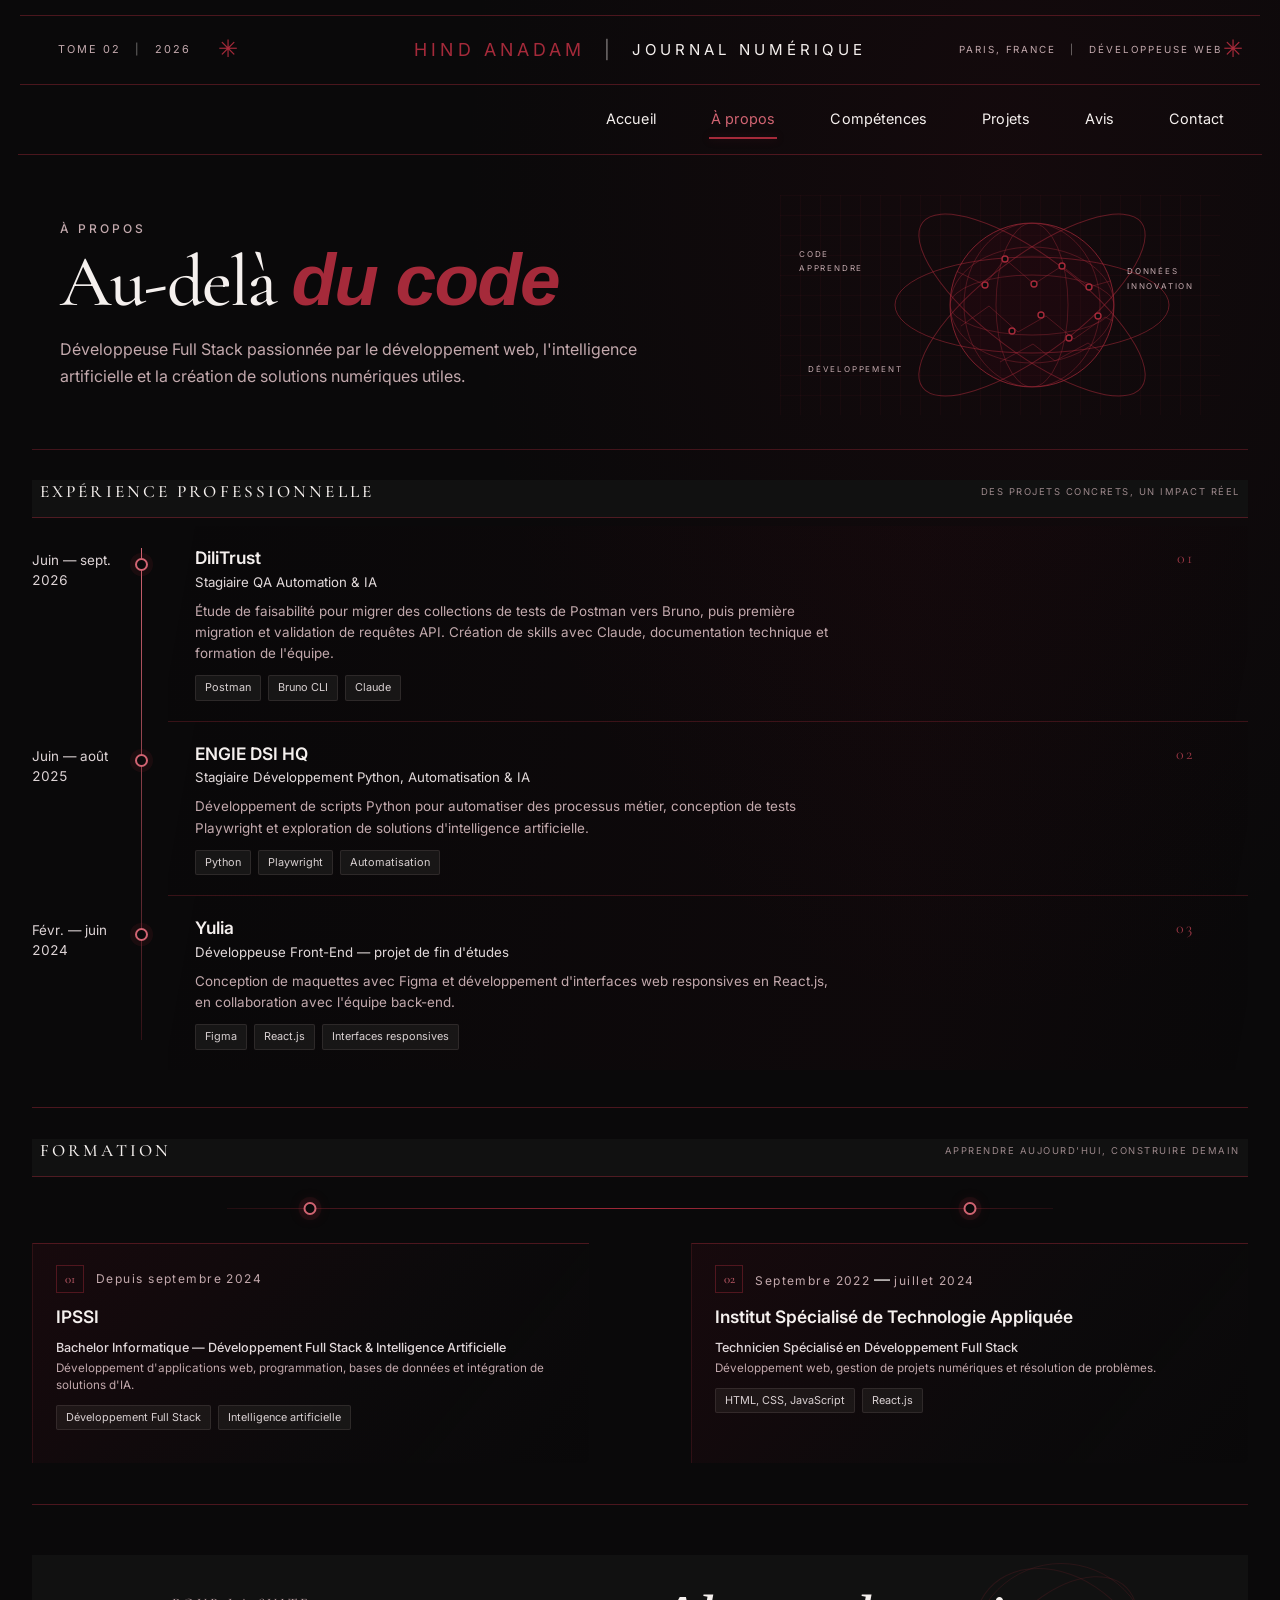
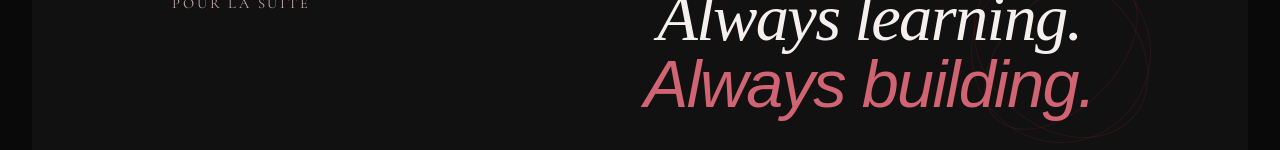
==== commit b728a4b8: "Corrige la période du stage chez ENGIE" ====
--- a/apropos.html
+++ b/apropos.html
@@ -97,7 +97,7 @@
 </article>
 </li>
 <li class="career-entry" data-about-reveal>
-<div class="career-date"><time datetime="2025-06">Juin</time> — <time datetime="2025-09">sept. 2025</time></div>
+<div class="career-date"><time datetime="2025-06">Juin</time> — <time datetime="2025-08">août 2025</time></div>
 <span class="career-marker" aria-hidden="true"></span>
 <article class="career-content">
 <div class="career-content-heading"><div><h3>ENGIE DSI HQ</h3><p>Stagiaire Développement Python, Automatisation &amp; IA</p></div><span class="career-index" aria-hidden="true">02</span></div>
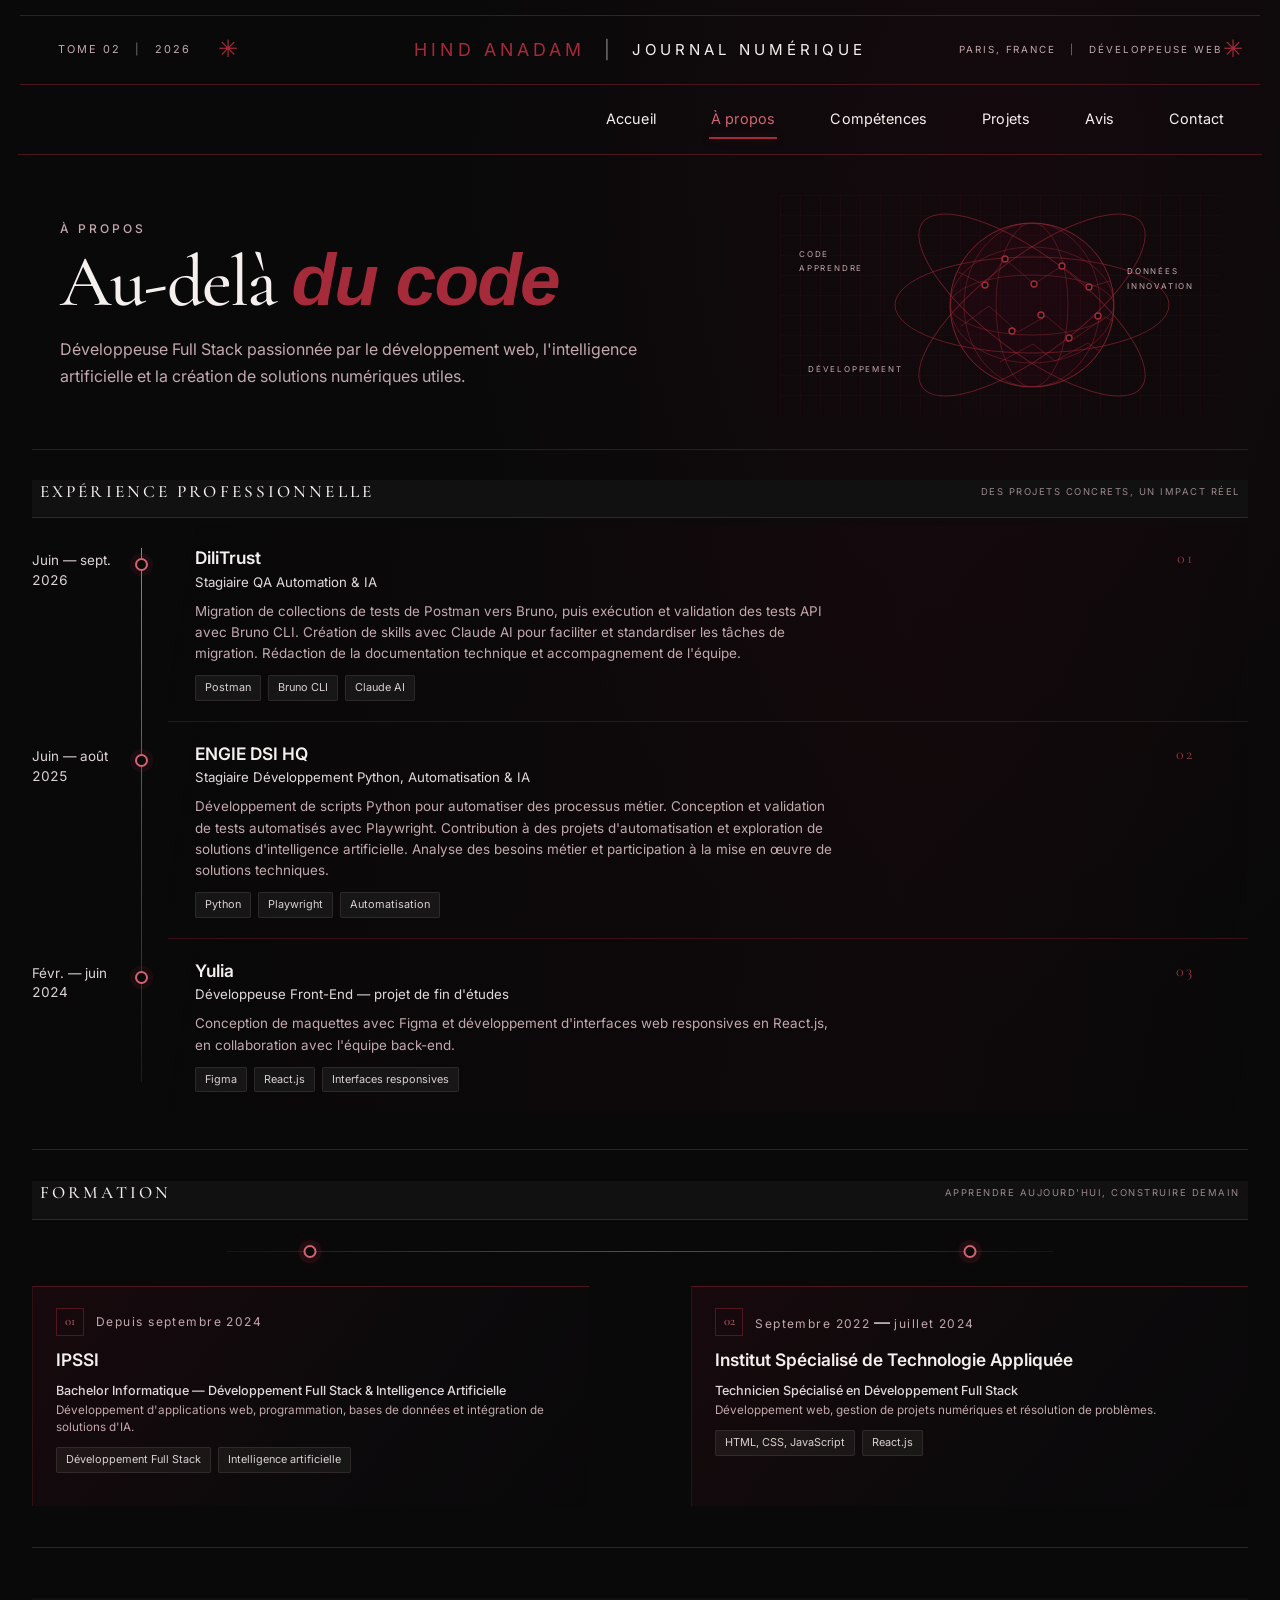
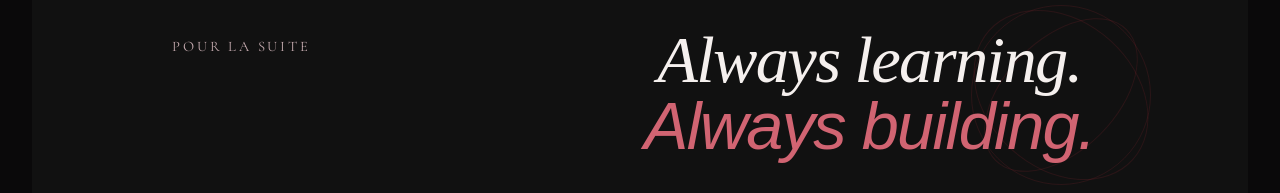
==== commit 4f223c54: "Met à jour les compétences et expériences" ====
--- a/apropos.html
+++ b/apropos.html
@@ -92,8 +92,8 @@
 <span class="career-marker" aria-hidden="true"></span>
 <article class="career-content">
 <div class="career-content-heading"><div><h3>DiliTrust</h3><p>Stagiaire QA Automation &amp; IA</p></div><span class="career-index" aria-hidden="true">01</span></div>
-<p>Étude de faisabilité pour migrer des collections de tests de Postman vers Bruno, puis première migration et validation de requêtes API. Création de skills avec Claude, documentation technique et formation de l'équipe.</p>
-<ul class="about-tags" aria-label="Technologies et domaines"><li>Postman</li><li>Bruno CLI</li><li>Claude</li></ul>
+<p>Migration de collections de tests de Postman vers Bruno, puis exécution et validation des tests API avec Bruno CLI. Création de skills avec Claude AI pour faciliter et standardiser les tâches de migration. Rédaction de la documentation technique et accompagnement de l'équipe.</p>
+<ul class="about-tags" aria-label="Technologies et domaines"><li>Postman</li><li>Bruno CLI</li><li>Claude AI</li></ul>
 </article>
 </li>
 <li class="career-entry" data-about-reveal>
@@ -101,7 +101,7 @@
 <span class="career-marker" aria-hidden="true"></span>
 <article class="career-content">
 <div class="career-content-heading"><div><h3>ENGIE DSI HQ</h3><p>Stagiaire Développement Python, Automatisation &amp; IA</p></div><span class="career-index" aria-hidden="true">02</span></div>
-<p>Développement de scripts Python pour automatiser des processus métier, conception de tests Playwright et exploration de solutions d'intelligence artificielle.</p>
+<p>Développement de scripts Python pour automatiser des processus métier. Conception et validation de tests automatisés avec Playwright. Contribution à des projets d'automatisation et exploration de solutions d'intelligence artificielle. Analyse des besoins métier et participation à la mise en œuvre de solutions techniques.</p>
 <ul class="about-tags" aria-label="Technologies et domaines"><li>Python</li><li>Playwright</li><li>Automatisation</li></ul>
 </article>
 </li>
